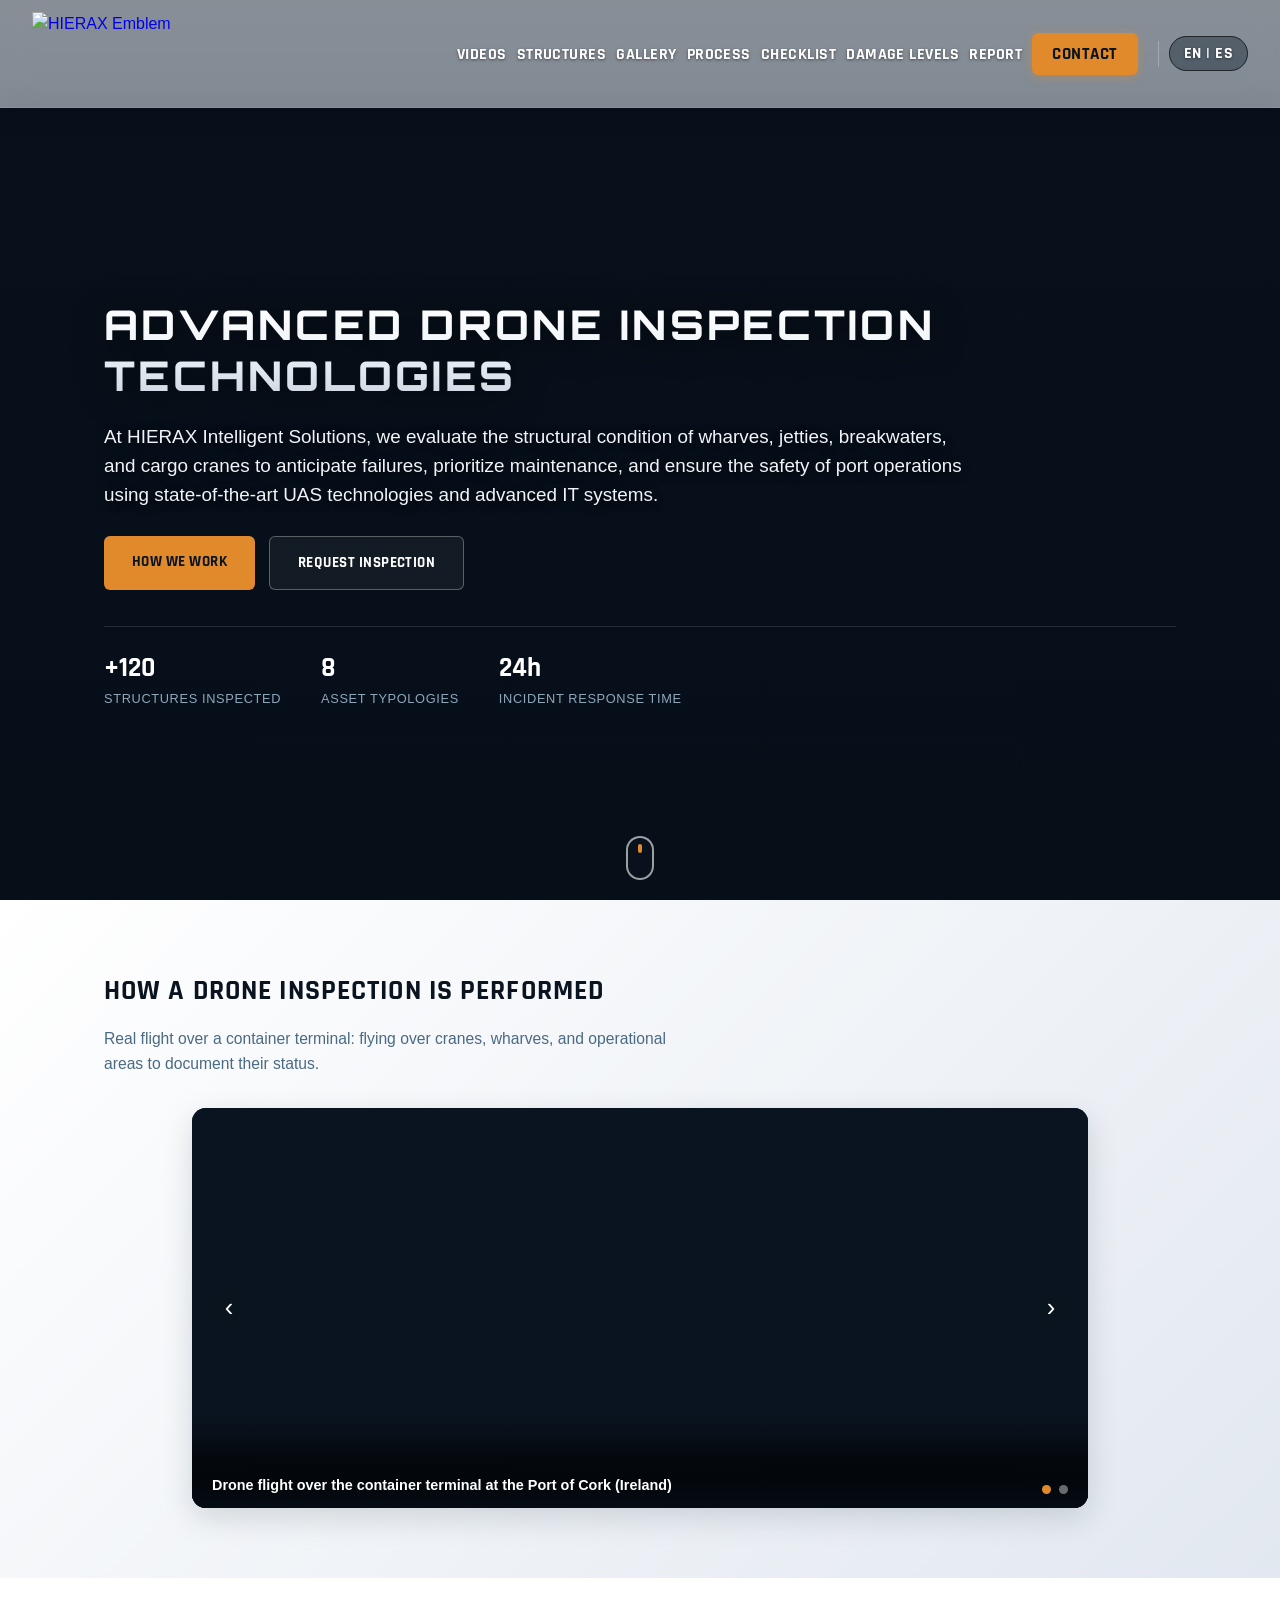
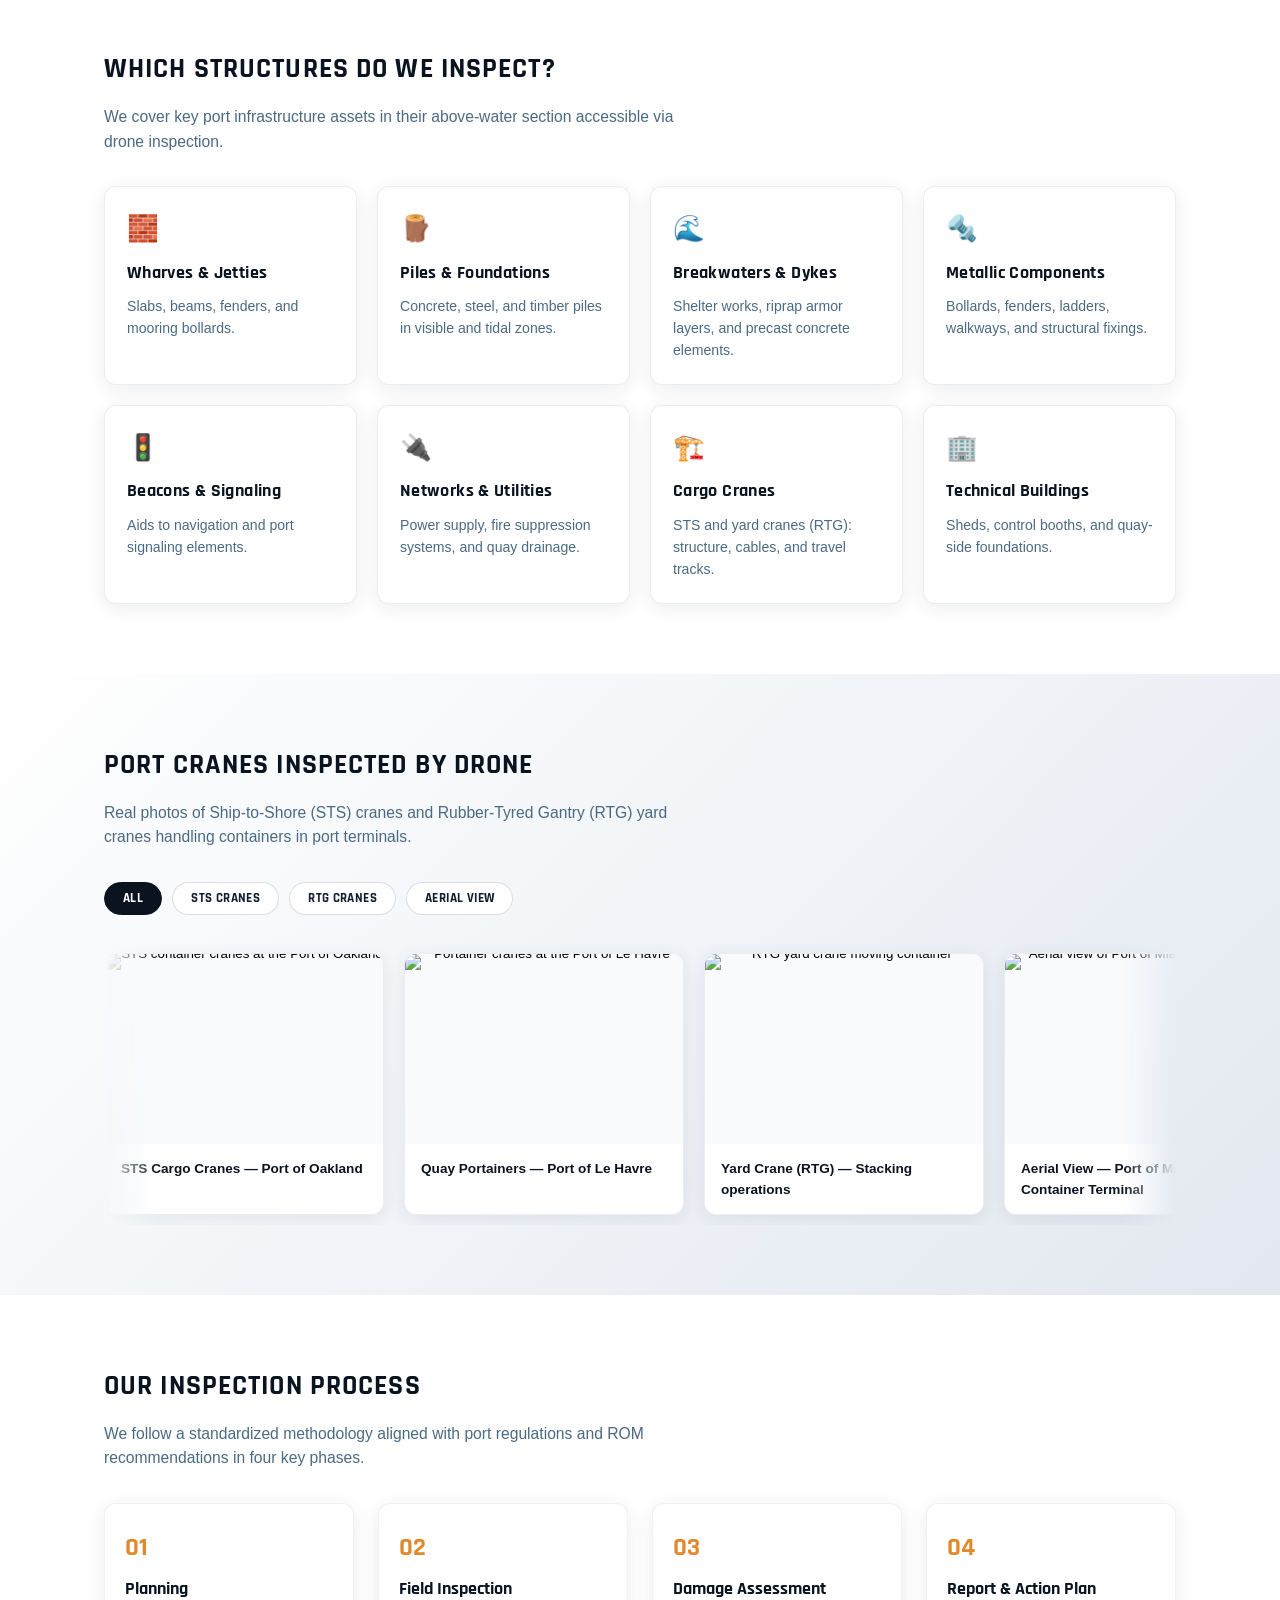
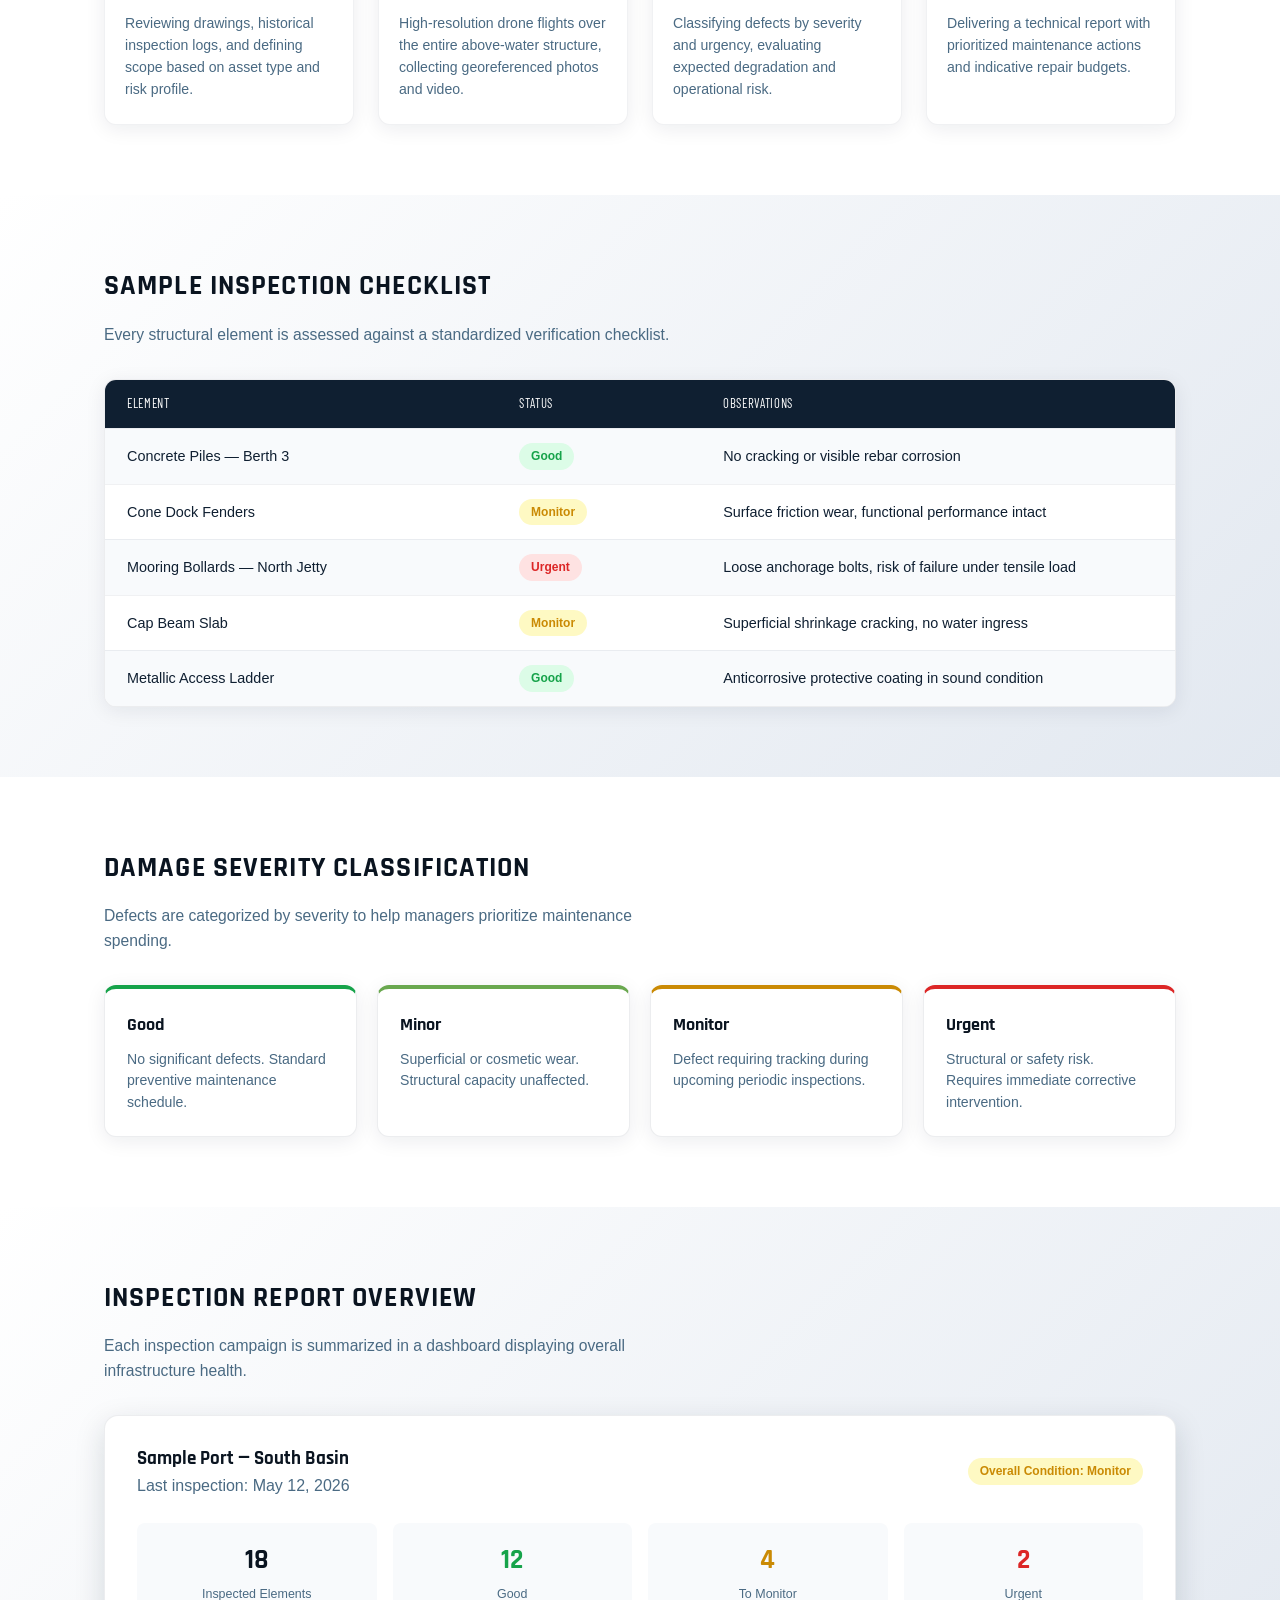
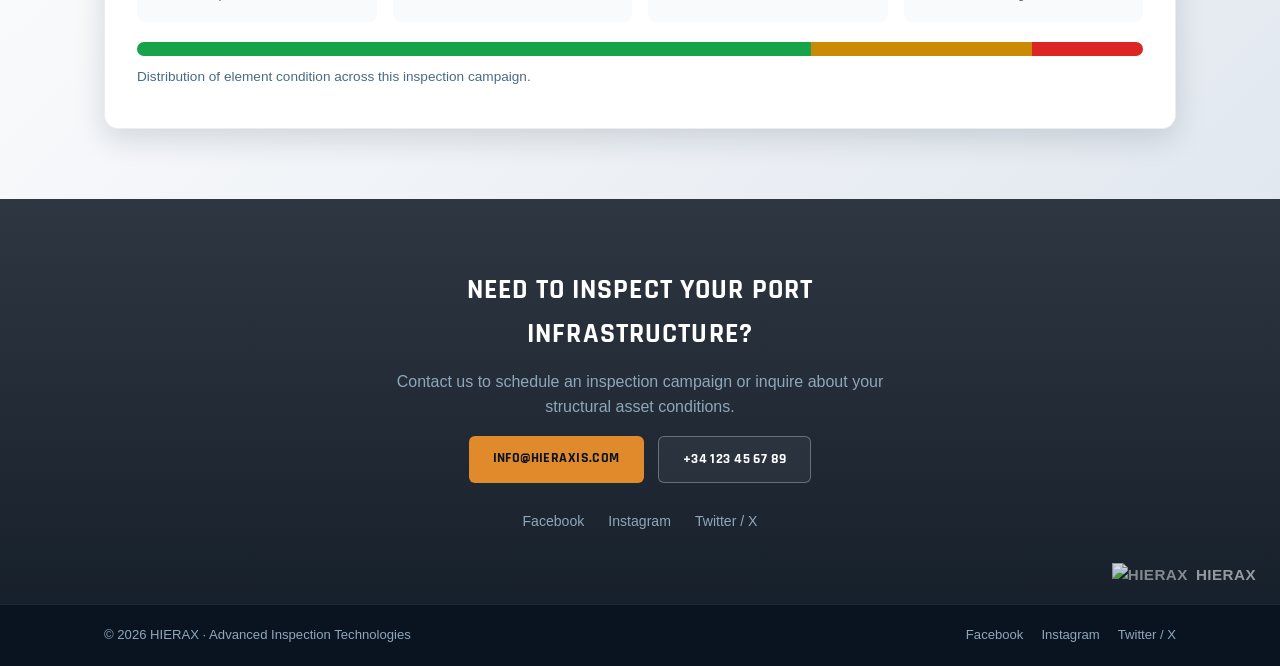
==== index-en.html @ a4dbec72 "Add files via upload" ====
<!DOCTYPE html>
<html lang="en">
<head>
<meta charset="UTF-8">
<meta name="viewport" content="width=device-width, initial-scale=1.0">
<title>HIERAX · Advanced Drone Inspection Technologies</title>
<meta name="description" content="Advanced drone inspection technologies: wharves, jetties, breakwaters, and cargo cranes. Technical reports, damage checklists, and inspection campaigns by HIERAX.">
<link rel="canonical" href="https://antiavast.github.io/hierax-web/index-en.html">
<link rel="alternate" hreflang="es" href="https://antiavast.github.io/hierax-web/">
<link rel="alternate" hreflang="en" href="https://antiavast.github.io/hierax-web/index-en.html">
<link rel="alternate" hreflang="x-default" href="https://antiavast.github.io/hierax-web/">

<link rel="icon" type="image/png" sizes="192x192" href="assets/favicon-192.png">
<link rel="icon" type="image/png" sizes="32x32" href="assets/favicon-32.png">
<link rel="apple-touch-icon" href="assets/apple-touch-icon.png">
<meta name="theme-color" content="#0b1a2a">

<!-- Google Fonts -->
<link rel="preconnect" href="https://fonts.googleapis.com">
<link rel="preconnect" href="https://fonts.gstatic.com" crossorigin>
<link href="https://fonts.googleapis.com/css2?family=Barlow+Condensed:wght@600;700&family=Rajdhani:wght@600;700&family=Orbitron:wght@600;700;800&display=swap" rel="stylesheet">

<meta property="og:type" content="website">
<meta property="og:site_name" content="HIERAX">
<meta property="og:locale" content="en_US">
<meta property="og:locale:alternate" content="es_ES">
<meta property="og:url" content="https://antiavast.github.io/hierax-web/index-en.html">
<meta property="og:title" content="HIERAX · Advanced Drone Inspection Technologies">
<meta property="og:description" content="We evaluate the structural condition of wharves, jetties, breakwaters, and cargo cranes to anticipate failures and prioritize maintenance.">
<meta property="og:image" content="https://antiavast.github.io/hierax-web/assets/miami-hero.jpg">
<meta name="twitter:card" content="summary_large_image">
<meta name="twitter:title" content="HIERAX · Advanced Drone Inspection Technologies">
<meta name="twitter:description" content="We evaluate the structural condition of wharves, jetties, breakwaters, and cargo cranes to anticipate failures and prioritize maintenance.">
<meta name="twitter:image" content="https://antiavast.github.io/hierax-web/assets/miami-hero.jpg">

<link rel="stylesheet" href="styles.css?v=202608220900">

<script type="application/ld+json">
{
  "@context": "https://schema.org",
  "@type": "ProfessionalService",
  "name": "HIERAX",
  "description": "Advanced drone inspection technologies for port infrastructure: wharves, jetties, breakwaters and cargo cranes.",
  "url": "https://antiavast.github.io/hierax-web/index-en.html",
  "image": "https://antiavast.github.io/hierax-web/assets/miami-hero.jpg",
  "email": "info@hieraxis.com",
  "areaServed": "ES",
  "serviceType": "Drone inspection of port infrastructure"
}
</script>
</head>
<body id="top">

<div class="site-topbar">
  <header class="site-header">
    <div class="header-inner">
      <div class="brand">
        <a href="#top" class="brand-link" aria-label="Home - HIERAX">
          <img src="assets/logo-icon.png" alt="HIERAX Emblem" class="header-logo">
        </a>
      </div>
      <nav class="main-nav">
        <button class="nav-toggle" id="navToggle" aria-label="Open menu" aria-expanded="false">
          <span></span><span></span><span></span>
        </button>
        <ul id="navList">
          <li><a href="#videos">Videos</a></li>
          <li><a href="#estructuras">Structures</a></li>
          <li><a href="#galeria">Gallery</a></li>
          <li><a href="#proceso">Process</a></li>
          <li><a href="#checklist">Checklist</a></li>
          <li><a href="#danos">Damage Levels</a></li>
          <li><a href="#informe">Report</a></li>
          <li><a href="#contacto" class="nav-cta">Contact</a></li>
          <li class="lang-switch-item"><a href="index.html" class="lang-switch-btn" title="Cambiar a Español">EN | ES</a></li>
        </ul>
      </nav>
    </div>
  </header>
</div>

<section class="hero">
  <div class="hero-photo"></div>
  <video class="hero-video" autoplay muted loop playsinline preload="auto" poster="assets/miami-hero.jpg">
    <source src="assets/cork-hero-360p.webm" type="video/webm">
  </video>
  <div class="hero-scrim"></div>
  <div class="hero-overlay-graphic"></div>
  
  <div class="container hero-inner">
    <h1 class="hero-headline">ADVANCED DRONE INSPECTION TECHNOLOGIES</h1>

    <p class="hero-description">
      At HIERAX Intelligent Solutions, we evaluate the structural condition of wharves, jetties, breakwaters, and cargo cranes to anticipate failures, prioritize maintenance, and ensure the safety of port operations using state-of-the-art UAS technologies and advanced IT systems.
    </p>

    <div class="hero-actions">
      <a href="#proceso" class="btn btn-primary btn-lg">How We Work</a>
      <a href="#contacto" class="btn btn-outline btn-lg">Request Inspection</a>
    </div>

    <dl class="hero-stats">
      <div><dt>+120</dt><dd>structures inspected</dd></div>
      <div><dt>8</dt><dd>asset typologies</dd></div>
      <div><dt>24h</dt><dd>incident response time</dd></div>
    </dl>
  </div>
  
  <a href="#estructuras" class="scroll-cue" aria-label="Scroll down">
    <span></span>
  </a>
</section>

<main>

  <section id="videos" class="section section-alt">
    <div class="container">
      <h2>How a Drone Inspection is Performed</h2>
      <p class="section-lead">Real flight over a container terminal: flying over cranes, wharves, and operational areas to document their status.</p>
      <div class="slider" id="videoSlider">
        <div class="slider-track">
          <div class="slide">
            <video controls preload="metadata" poster="assets/oakland.jpg">
              <source src="assets/cork-slider-480p.webm" type="video/webm">
            </video>
            <div class="slide-caption">
              <span>Drone flight over the container terminal at the Port of Cork (Ireland)</span>
            </div>
          </div>
          <div class="slide">
            <video controls preload="metadata" poster="assets/lehavre.jpg">
              <source src="assets/portacontenedores.webm" type="video/webm">
            </video>
            <div class="slide-caption">
              <span>Container vessel cargo handling operations</span>
            </div>
          </div>
        </div>
        <button type="button" class="slider-arrow slider-prev" aria-label="Previous">‹</button>
        <button type="button" class="slider-arrow slider-next" aria-label="Next">›</button>
        <div class="slider-dots"></div>
      </div>
    </div>
  </section>

  <section id="estructuras" class="section">
    <div class="container">
      <h2>Which Structures Do We Inspect?</h2>
      <p class="section-lead">We cover key port infrastructure assets in their above-water section accessible via drone inspection.</p>
      <div class="grid grid-4">
        <article class="card">
          <div class="card-icon">🧱</div>
          <h3>Wharves & Jetties</h3>
          <p>Slabs, beams, fenders, and mooring bollards.</p>
        </article>
        <article class="card">
          <div class="card-icon">🪵</div>
          <h3>Piles & Foundations</h3>
          <p>Concrete, steel, and timber piles in visible and tidal zones.</p>
        </article>
        <article class="card">
          <div class="card-icon">🌊</div>
          <h3>Breakwaters & Dykes</h3>
          <p>Shelter works, riprap armor layers, and precast concrete elements.</p>
        </article>
        <article class="card">
          <div class="card-icon">🔩</div>
          <h3>Metallic Components</h3>
          <p>Bollards, fenders, ladders, walkways, and structural fixings.</p>
        </article>
        <article class="card">
          <div class="card-icon">🚦</div>
          <h3>Beacons & Signaling</h3>
          <p>Aids to navigation and port signaling elements.</p>
        </article>
        <article class="card">
          <div class="card-icon">🔌</div>
          <h3>Networks & Utilities</h3>
          <p>Power supply, fire suppression systems, and quay drainage.</p>
        </article>
        <article class="card">
          <div class="card-icon">🏗️</div>
          <h3>Cargo Cranes</h3>
          <p>STS and yard cranes (RTG): structure, cables, and travel tracks.</p>
        </article>
        <article class="card">
          <div class="card-icon">🏢</div>
          <h3>Technical Buildings</h3>
          <p>Sheds, control booths, and quay-side foundations.</p>
        </article>
      </div>
    </div>
  </section>

  <section id="galeria" class="section section-alt">
    <div class="container">
      <h2>Port Cranes Inspected by Drone</h2>
      <p class="section-lead">Real photos of Ship-to-Shore (STS) cranes and Rubber-Tyred Gantry (RTG) yard cranes handling containers in port terminals.</p>

      <div class="gallery-filters" id="galleryFilters" role="tablist" aria-label="Filter gallery by category">
        <button type="button" class="filter-btn active" data-filter="all" aria-pressed="true">All</button>
        <button type="button" class="filter-btn" data-filter="sts" aria-pressed="false">STS Cranes</button>
        <button type="button" class="filter-btn" data-filter="rtg" aria-pressed="false">RTG Cranes</button>
        <button type="button" class="filter-btn" data-filter="aerea" aria-pressed="false">Aerial View</button>
      </div>

      <div class="gallery-scroller" id="galleryScroller">
        <div class="gallery-track" id="galleryTrack"></div>
      </div>

      <p class="muted small gallery-empty" id="galleryEmpty" hidden>No photos in this category yet.</p>

      <template id="galleryTemplate">
        <figure class="gallery-card" data-category="sts">
          <button type="button" class="gallery-thumb-btn" data-index="0" aria-label="Enlarge: STS cargo cranes — Port of Oakland">
            <img src="assets/oakland.jpg" alt="STS container cranes at the Port of Oakland" loading="lazy">
          </button>
          <figcaption>
            <span>STS Cargo Cranes — Port of Oakland</span>
          </figcaption>
        </figure>
        <figure class="gallery-card" data-category="sts">
          <button type="button" class="gallery-thumb-btn" data-index="1" aria-label="Enlarge: Portainers — Port of Le Havre">
            <img src="assets/lehavre.jpg" alt="Portainer cranes at the Port of Le Havre" loading="lazy">
          </button>
          <figcaption>
            <span>Quay Portainers — Port of Le Havre</span>
          </figcaption>
        </figure>
        <figure class="gallery-card" data-category="rtg">
          <button type="button" class="gallery-thumb-btn" data-index="2" aria-label="Enlarge: RTG Yard Crane — Container Stacking">
            <img src="assets/rtg.jpg" alt="RTG yard crane moving container" loading="lazy">
          </button>
          <figcaption>
            <span>Yard Crane (RTG) — Stacking operations</span>
          </figcaption>
        </figure>
        <figure class="gallery-card" data-category="aerea">
          <button type="button" class="gallery-thumb-btn" data-index="3" aria-label="Enlarge: Aerial view of container terminal — Port of Miami">
            <img src="assets/miami-hero.jpg" alt="Aerial view of Port of Miami container port" loading="lazy">
          </button>
          <figcaption>
            <span>Aerial View — Port of Miami Container Terminal</span>
          </figcaption>
        </figure>
      </template>
    </div>
  </section>

  <div class="lightbox" id="lightbox" role="dialog" aria-modal="true" aria-label="Image Viewer" hidden>
    <button type="button" class="lightbox-close" id="lightboxClose" aria-label="Close">✕</button>
    <button type="button" class="lightbox-arrow lightbox-prev" id="lightboxPrev" aria-label="Previous photo">‹</button>
    <figure class="lightbox-figure">
      <img src="" alt="" id="lightboxImg">
      <figcaption>
        <span id="lightboxCaption"></span>
      </figcaption>
    </figure>
    <button type="button" class="lightbox-arrow lightbox-next" id="lightboxNext" aria-label="Next photo">›</button>
  </div>

  <section id="proceso" class="section">
    <div class="container">
      <h2>Our Inspection Process</h2>
      <p class="section-lead">We follow a standardized methodology aligned with port regulations and ROM recommendations in four key phases.</p>
      <ol class="process">
        <li class="process-step">
          <div class="step-num">01</div>
          <h3>Planning</h3>
          <p>Reviewing drawings, historical inspection logs, and defining scope based on asset type and risk profile.</p>
        </li>
        <li class="process-step">
          <div class="step-num">02</div>
          <h3>Field Inspection</h3>
          <p>High-resolution drone flights over the entire above-water structure, collecting georeferenced photos and video.</p>
        </li>
        <li class="process-step">
          <div class="step-num">03</div>
          <h3>Damage Assessment</h3>
          <p>Classifying defects by severity and urgency, evaluating expected degradation and operational risk.</p>
        </li>
        <li class="process-step">
          <div class="step-num">04</div>
          <h3>Report & Action Plan</h3>
          <p>Delivering a technical report with prioritized maintenance actions and indicative repair budgets.</p>
        </li>
      </ol>
    </div>
  </section>

  <section id="checklist" class="section section-alt">
    <div class="container">
      <h2>Sample Inspection Checklist</h2>
      <p class="section-lead">Every structural element is assessed against a standardized verification checklist.</p>
      <div class="checklist-card">
        <div class="checklist-head">
          <span>Element</span>
          <span>Status</span>
          <span>Observations</span>
        </div>
        <div class="checklist-row">
          <span>Concrete Piles — Berth 3</span>
          <span class="tag tag-ok">Good</span>
          <span>No cracking or visible rebar corrosion</span>
        </div>
        <div class="checklist-row">
          <span>Cone Dock Fenders</span>
          <span class="tag tag-warn">Monitor</span>
          <span>Surface friction wear, functional performance intact</span>
        </div>
        <div class="checklist-row">
          <span>Mooring Bollards — North Jetty</span>
          <span class="tag tag-danger">Urgent</span>
          <span>Loose anchorage bolts, risk of failure under tensile load</span>
        </div>
        <div class="checklist-row">
          <span>Cap Beam Slab</span>
          <span class="tag tag-warn">Monitor</span>
          <span>Superficial shrinkage cracking, no water ingress</span>
        </div>
        <div class="checklist-row">
          <span>Metallic Access Ladder</span>
          <span class="tag tag-ok">Good</span>
          <span>Anticorrosive protective coating in sound condition</span>
        </div>
      </div>
    </div>
  </section>

  <section id="danos" class="section">
    <div class="container">
      <h2>Damage Severity Classification</h2>
      <p class="section-lead">Defects are categorized by severity to help managers prioritize maintenance spending.</p>
      <div class="grid grid-4 severity-grid">
        <div class="severity-card severity-ok">
          <h3>Good</h3>
          <p>No significant defects. Standard preventive maintenance schedule.</p>
        </div>
        <div class="severity-card severity-low">
          <h3>Minor</h3>
          <p>Superficial or cosmetic wear. Structural capacity unaffected.</p>
        </div>
        <div class="severity-card severity-warn">
          <h3>Monitor</h3>
          <p>Defect requiring tracking during upcoming periodic inspections.</p>
        </div>
        <div class="severity-card severity-danger">
          <h3>Urgent</h3>
          <p>Structural or safety risk. Requires immediate corrective intervention.</p>
        </div>
      </div>
    </div>
  </section>

  <section id="informe" class="section section-alt">
    <div class="container">
      <h2>Inspection Report Overview</h2>
      <p class="section-lead">Each inspection campaign is summarized in a dashboard displaying overall infrastructure health.</p>
      <div class="dashboard-mock">
        <div class="dashboard-top">
          <div>
            <h3>Sample Port — South Basin</h3>
            <span class="muted">Last inspection: May 12, 2026</span>
          </div>
          <span class="tag tag-warn">Overall Condition: Monitor</span>
        </div>
        <div class="dashboard-grid">
          <div class="dash-metric">
            <span class="dash-value">18</span>
            <span class="dash-label">Inspected Elements</span>
          </div>
          <div class="dash-metric ok">
            <span class="dash-value">12</span>
            <span class="dash-label">Good</span>
          </div>
          <div class="dash-metric warn">
            <span class="dash-value">4</span>
            <span class="dash-label">To Monitor</span>
          </div>
          <div class="dash-metric danger">
            <span class="dash-value">2</span>
            <span class="dash-label">Urgent</span>
          </div>
        </div>
        <div class="dashboard-bar">
          <div class="bar-segment bar-ok" style="width:67%"></div>
          <div class="bar-segment bar-warn" style="width:22%"></div>
          <div class="bar-segment bar-danger" style="width:11%"></div>
        </div>
        <p class="muted small">Distribution of element condition across this inspection campaign.</p>
      </div>
    </div>
  </section>

  <section id="contacto" class="section section-cta">
    <div class="container cta-inner">
      <h2>Need to Inspect Your Port Infrastructure?</h2>
      <p>Contact us to schedule an inspection campaign or inquire about your structural asset conditions.</p>
      <div class="contact-list">
        <a href="mailto:info@hieraxis.com" class="btn btn-primary">info@hieraxis.com</a>
        <!-- ⚠️ Replace with your real phone number before publishing -->
        <a href="tel:+34123456789" class="btn btn-outline">+34 123 45 67 89</a>
      </div>
      <div class="social-links">
        <a href="https://facebook.com/hierax_is" target="_blank" rel="noopener">Facebook</a>
        <a href="https://instagram.com/hierax_is" target="_blank" rel="noopener">Instagram</a>
        <a href="https://twitter.com/hierax_is" target="_blank" rel="noopener">Twitter / X</a>
      </div>
    </div>
    <div class="hero-watermark">
      <img src="assets/logo-icon.png" alt="HIERAX" class="header-logo">
      <span>HIERAX</span>
    </div>
  </section>

</main>

<footer class="site-footer">
  <div class="container footer-inner">
    <span>© 2026 HIERAX · Advanced Inspection Technologies</span>
    <div class="footer-social">
      <a href="https://facebook.com/hierax_is" target="_blank" rel="noopener">Facebook</a>
      <a href="https://instagram.com/hierax_is" target="_blank" rel="noopener">Instagram</a>
      <a href="https://twitter.com/hierax_is" target="_blank" rel="noopener">Twitter / X</a>
    </div>
  </div>
</footer>

<script src="script.js?v=202608220900" defer></script>
</body>
</html>
---- styles.css ----
/* Las fuentes ya se cargan desde el <link> del HTML (preconnect + stylesheet).
   No las dupliques aquí con @import: ralentiza la primera carga de la página. */

:root {
  --blue-brand-dark: #0b1a2a;
  --blue-brand-mid: #0e2235;
  --navy-950: #0a1420;
  --navy-900: #0f1f31;
  --steel-500: #4a6a83;
  --steel-300: #8fa7bb;
  --white: #ffffff;
  --paper: #f8fafc;
  --silver-gradient: linear-gradient(180deg, #f1f5f9 0%, #cbd5e1 50%, #b8c4d0 100%);
  --silver-gradient-alt: linear-gradient(135deg, #ffffff 0%, #e2e8f0 100%);
  --accent: #e08a2c;
  
  --radius: 12px;
  --shadow: 0 4px 20px rgba(15, 31, 49, 0.08);
  --shadow-lg: 0 10px 30px rgba(15, 31, 49, 0.15);
  
  --ok: #16a34a;
  --ok-bg: #dcfce7;
  --warn: #ca8a04;
  --warn-bg: #fef9c3;
  --danger: #dc2626;
  --danger-bg: #fee2e2;

  --font-logo: 'Rajdhani', 'Segoe UI', sans-serif;
  --font-tech: 'Orbitron', 'Rajdhani', sans-serif;
  --font-sublogo: 'Barlow Condensed', 'Segoe UI', sans-serif;
  
  color-scheme: light;
}

* { box-sizing: border-box; }

/* Accesibilidad: foco visible al navegar con teclado */
a:focus-visible,
button:focus-visible {
  outline: 3px solid var(--accent);
  outline-offset: 2px;
}

/* Respeta la preferencia del usuario de reducir animaciones */
@media (prefers-reduced-motion: reduce) {
  html { scroll-behavior: auto; }
  .gallery-track { animation: none !important; }
  .scroll-cue span { animation: none !important; }
  * { transition-duration: 0.01ms !important; animation-duration: 0.01ms !important; }
}

html { 
  scroll-behavior: smooth; 
  overflow-y: scroll; 
}

body {
  margin: 0;
  font-family: "Segoe UI", Helvetica, Arial, sans-serif;
  color: var(--navy-900);
  background: var(--silver-gradient);
  background-attachment: fixed;
  line-height: 1.55;
  overflow-x: clip;
}

#top {
  scroll-margin-top: 122px;
}

.container {
  max-width: 1120px;
  margin: 0 auto;
  padding: 0 24px;
}

h1, h2, h3 { font-family: inherit; color: var(--navy-950); margin: 0 0 0.5em; }
h2 { 
  font-size: 1.75rem; 
  font-family: var(--font-logo); 
  text-transform: uppercase; 
  letter-spacing: 0.04em; 
  font-weight: 700;
}
h3 { font-size: 1.05rem; }
p { margin: 0 0 1em; }
.muted { color: var(--steel-500); }
.small { font-size: 0.85rem; }

/* Barra superior fija */
.site-topbar {
  position: fixed;
  top: 0;
  left: 0;
  z-index: 1000;
  width: 100%;
  margin: 0;
  padding: 0;
}

.site-header {
  height: 108px;
  width: 100%;
  margin: 0;
  padding: 0;
  background: rgba(9, 18, 30, 0.45);
  backdrop-filter: blur(14px) saturate(140%);
  -webkit-backdrop-filter: blur(14px) saturate(140%);
  border-bottom: 1px solid rgba(255, 255, 255, 0.08);
  box-shadow: 0 4px 24px rgba(6, 13, 22, 0.15);
  transition: background 0.25s ease, height 0.25s ease;
}

.header-inner {
  position: relative;
  display: flex;
  align-items: center;
  justify-content: space-between;
  height: 108px;
  width: 100%;
  max-width: 100%;
  margin: 0;
  padding: 0 32px;
}

.brand {
  display: flex;
  align-items: center;
  height: 100%;
  margin: 0;
  padding: 0;
}

.brand-link {
  display: flex;
  align-items: center;
  height: 100%;
  text-decoration: none;
  margin: 0;
  padding: 0;
}

.header-logo { 
  height: 84px; 
  width: auto; 
  display: block; 
  object-fit: contain;
  margin: 0;
  padding: 0;
  transition: transform 0.2s ease;
}

.header-logo:hover {
  transform: scale(1.02);
}

/* Navegación */
.main-nav {
  display: flex;
  align-items: center;
  flex: 1;
  height: 100%;
  padding-left: 32px;
}

.main-nav ul {
  list-style: none;
  display: flex;
  justify-content: flex-end;
  width: 100%;
  margin: 0;
  padding: 0;
  align-items: center;
  gap: 28px;
}

.main-nav a {
  color: var(--white);
  text-decoration: none;
  font-size: 1.05rem;
  font-weight: 700;
  letter-spacing: 0.03em;
  font-family: var(--font-logo);
  text-transform: uppercase;
  transition: color 0.15s ease, transform 0.15s ease;
  text-shadow: 0 1px 3px rgba(0, 0, 0, 0.5);
  white-space: nowrap;
}

.main-nav a:hover { 
  color: var(--accent); 
  transform: translateY(-1px);
}

.nav-cta {
  background: var(--accent);
  color: var(--navy-950) !important;
  padding: 10px 20px;
  border-radius: 6px;
  font-weight: 800;
  font-size: 1.05rem !important;
  letter-spacing: 0.03em;
  text-shadow: none !important;
  box-shadow: 0 2px 10px rgba(224, 138, 44, 0.4);
}

.nav-cta:hover { 
  opacity: 0.95; 
  color: var(--navy-950) !important;
  box-shadow: 0 4px 14px rgba(224, 138, 44, 0.6); 
}

/* Selector de idioma */
.lang-switch-item {
  margin-left: 10px;
  padding-left: 10px;
  border-left: 1px solid rgba(255, 255, 255, 0.25);
}

.lang-switch-btn {
  border: 1px solid rgba(0, 0, 0, 0.6);
  background: rgba(11, 26, 42, 0.4);
  padding: 6px 14px;
  border-radius: 20px;
  font-size: 1rem !important;
  letter-spacing: 0.05em;
  font-weight: 800;
}

.lang-switch-btn:hover {
  background: var(--white);
  color: var(--navy-950) !important;
  text-shadow: none !important;
}

.nav-toggle {
  display: none;
  flex-direction: column;
  gap: 5px;
  background: none;
  border: none;
  cursor: pointer;
  padding: 8px;
}

.nav-toggle span {
  width: 24px;
  height: 2px;
  background: var(--white);
  display: block;
}

/* Hero Section */
.hero {
  position: relative;
  min-height: calc(100vh - 108px);
  margin-top: 108px;
  display: flex;
  align-items: center;
  color: var(--white);
  overflow: hidden;
  background: var(--navy-950);
  padding: 40px 0;
  scroll-margin-top: 122px;
}

.hero-photo {
  position: absolute;
  inset: 0;
  z-index: 0;
  background-image: url("assets/miami-hero.jpg");
  background-size: cover;
  background-position: center 40%;
}

.hero-video {
  position: absolute;
  inset: 0;
  z-index: 0;
  width: 100%;
  height: 100%;
  object-fit: cover;
  object-position: center 40%;
}

.hero-scrim {
  position: absolute;
  inset: 0;
  z-index: 1;
  background: linear-gradient(180deg, rgba(6,14,24,0.6) 0%, rgba(6,14,24,0.78) 50%, rgba(6,14,24,0.96) 100%);
  pointer-events: none;
}

/* Gráfico superpuesto reducido para no solapar el texto */
.hero-overlay-graphic {
  position: absolute;
  inset: 0;
  z-index: 1;
  background-image: url("assets/scan-overlay.svg");
  background-size: 75% auto;
  background-position: right bottom;
  background-repeat: no-repeat;
  opacity: 0.75;
  pointer-events: none;
}

.hero-inner { 
  position: relative; 
  z-index: 3; 
  width: 100%;
}

.hero-watermark {
  position: absolute;
  right: 24px;
  bottom: 18px;
  display: flex;
  align-items: center;
  gap: 8px;
  color: rgba(255,255,255,0.55);
  font-weight: 700;
  font-size: 0.95rem;
  letter-spacing: 0.03em;
  pointer-events: none;
  z-index: 2;
}
.hero-watermark .header-logo { height: 22px; opacity: 0.85; filter: none; border: none; box-shadow: none; }

.hero-headline {
  font-family: var(--font-tech);
  font-size: clamp(1.8rem, 3.2vw, 2.6rem);
  font-weight: 800;
  letter-spacing: 0.08em;
  color: #ffffff;
  text-transform: uppercase;
  margin-bottom: 20px;
  max-width: 920px;
  line-height: 1.25;
  background: linear-gradient(180deg, #ffffff 0%, #f1f5f9 45%, #cbd5e1 100%);
  -webkit-background-clip: text;
  -webkit-text-fill-color: transparent;
  filter: drop-shadow(0 4px 16px rgba(0, 0, 0, 0.8));
}

.hero-description {
  max-width: 860px;
  color: #f1f5f9;
  font-size: 1.18rem;
  line-height: 1.55;
  font-weight: 400;
  margin-bottom: 24px;
  min-height: 4.8em;
  text-shadow: 0 2px 10px rgba(0, 0, 0, 0.8);
}

.hero-actions {
  display: flex;
  gap: 14px;
  margin: 24px 0 36px;
  flex-wrap: wrap;
}
.btn {
  display: inline-block;
  padding: 12px 24px;
  border-radius: 6px;
  font-weight: 700;
  text-decoration: none;
  font-size: 0.88rem;
  letter-spacing: 0.03em;
  text-transform: uppercase;
  font-family: var(--font-logo);
  transition: transform 0.15s ease, opacity 0.15s ease, box-shadow 0.15s ease;
}
.btn:hover { transform: translateY(-2px); }
.btn-primary { background: var(--accent); color: var(--navy-950); }
.btn-primary:hover { box-shadow: 0 10px 24px rgba(224,138,44,0.35); }
.btn-outline { background: rgba(255,255,255,0.05); color: var(--white); border: 1px solid rgba(255,255,255,0.3); }
.btn-lg { padding: 14px 28px; font-size: 0.95rem; }

/* Botón flotante persistente en todas las secciones */
.scroll-cue {
  position: fixed;
  left: 50%;
  bottom: 20px;
  transform: translateX(-50%);
  width: 28px;
  height: 44px;
  border: 2px solid rgba(255,255,255,0.6);
  border-radius: 14px;
  z-index: 1500;
  background: rgba(10, 20, 32, 0.6);
  backdrop-filter: blur(4px);
  -webkit-backdrop-filter: blur(4px);
  transition: transform 0.3s ease, border-color 0.2s ease;
}
.scroll-cue:hover {
  border-color: var(--accent);
}
.scroll-cue span {
  position: absolute;
  top: 6px;
  left: 50%;
  transform: translateX(-50%);
  width: 4px;
  height: 9px;
  border-radius: 2px;
  background: var(--accent);
  animation: scrollcue 1.7s infinite;
}
.scroll-cue.up-arrow {
  transform: translateX(-50%) rotate(180deg);
}

@keyframes scrollcue {
  0% { top: 6px; opacity: 1; }
  70% { top: 22px; opacity: 0; }
  100% { top: 22px; opacity: 0; }
}

.hero-stats {
  display: flex;
  gap: 40px;
  margin: 0;
  padding-top: 20px;
  border-top: 1px solid rgba(255,255,255,0.12);
  flex-wrap: wrap;
}
.hero-stats > div { display: flex; flex-direction: column; }
.hero-stats dt { font-size: 1.7rem; font-weight: 700; color: var(--white); font-family: var(--font-logo); }
.hero-stats dd { margin: 0; color: var(--steel-300); font-size: 0.8rem; text-transform: uppercase; letter-spacing: 0.05em; }

/* Sections */
.section { 
  padding: 70px 0; 
  scroll-margin-top: 130px;
}
.section-alt { background: var(--silver-gradient-alt); }
.section-lead {
  max-width: 600px;
  color: var(--steel-500);
  margin-bottom: 32px;
  font-size: 0.98rem;
}

.grid { display: grid; gap: 20px; }
.grid-4 { grid-template-columns: repeat(4, 1fr); }

/* Video slider */
.slider {
  position: relative;
  max-width: 896px;
  margin: 0 auto;
  border-radius: 14px;
  overflow: hidden;
  box-shadow: var(--shadow-lg);
  background: var(--navy-950);
}
.slider-track {
  display: flex;
  transition: transform 0.4s ease;
}
.slide {
  position: relative;
  flex: 0 0 100%;
  aspect-ratio: 16 / 7.2;
  max-height: 400px;
  background: var(--navy-950);
}
.slide video,
.slide img {
  width: 100%;
  height: 100%;
  object-fit: cover;
  display: block;
  pointer-events: auto;
}
.slide-caption {
  position: absolute;
  left: 0;
  right: 0;
  bottom: 0;
  padding: 20px 20px 12px;
  background: linear-gradient(180deg, rgba(6,14,24,0) 0%, rgba(6,14,24,0.85) 100%);
  display: flex;
  flex-direction: column;
  gap: 4px;
  pointer-events: none;
  z-index: 2;
}
.slide-caption span {
  color: var(--white);
  font-weight: 600;
  font-size: 0.9rem;
}

.slider-arrow {
  position: absolute;
  top: 50%;
  transform: translateY(-50%);
  width: 42px;
  height: 42px;
  border-radius: 50%;
  border: none;
  background: rgba(10,20,32,0.55);
  color: var(--white);
  font-size: 1.6rem;
  line-height: 1;
  cursor: pointer;
  display: flex;
  align-items: center;
  justify-content: center;
  transition: background 0.15s ease;
  z-index: 3;
}
.slider-arrow:hover { background: rgba(224,138,44,0.85); }
.slider-prev { left: 16px; }
.slider-next { right: 16px; }

.slider-dots {
  position: absolute;
  bottom: 14px;
  right: 20px;
  display: flex;
  gap: 8px;
  z-index: 3;
}
.slider-dots .dot {
  width: 9px;
  height: 9px;
  border-radius: 50%;
  border: none;
  background: rgba(255,255,255,0.4);
  cursor: pointer;
  padding: 0;
}
.slider-dots .dot.active { background: var(--accent); }

.card {
  background: var(--white);
  border: 1px solid rgba(15, 31, 49, 0.08);
  border-radius: var(--radius);
  padding: 22px;
  box-shadow: var(--shadow);
}
.card-icon { font-size: 1.6rem; margin-bottom: 10px; }
.card h3 { font-family: var(--font-logo); font-size: 1.15rem; letter-spacing: 0.02em; }
.card p { color: var(--steel-500); font-size: 0.88rem; margin: 0; }

/* Galería de Scroll Continuo con Filtros */
.gallery-scroller {
  position: relative;
  width: 100%;
  overflow: hidden;
  padding: 10px 0;
  -webkit-mask-image: linear-gradient(90deg, transparent 0%, #000 5%, #000 95%, transparent 100%);
  mask-image: linear-gradient(90deg, transparent 0%, #000 5%, #000 95%, transparent 100%);
}

.gallery-track {
  display: flex;
  gap: 20px;
  width: max-content;
  animation: gallery-scroll 30s linear infinite;
  will-change: transform;
}

.gallery-scroller:hover .gallery-track,
.gallery-track:hover {
  animation-play-state: paused;
}

.gallery-card {
  flex: 0 0 280px;
  width: 280px;
  margin: 0;
  background: var(--white);
  border-radius: var(--radius);
  overflow: hidden;
  border: 1px solid rgba(15,31,49,0.08);
  box-shadow: var(--shadow);
  display: flex;
  flex-direction: column;
  transition: transform 0.2s ease, box-shadow 0.2s ease;
}

.gallery-card:hover {
  transform: translateY(-4px);
  box-shadow: var(--shadow-lg);
}

.gallery-thumb-btn {
  display: block;
  width: 100%;
  padding: 0;
  border: none;
  background: none;
  cursor: pointer;
  line-height: 0;
}

.gallery-thumb-btn img,
.gallery-card img {
  width: 100%;
  height: 190px;
  object-fit: cover;
  display: block;
  background: var(--paper);
}

.gallery-card figcaption {
  padding: 14px 16px;
  display: flex;
  flex-direction: column;
  gap: 4px;
}

.gallery-card figcaption span {
  font-size: 0.85rem;
  font-weight: 600;
  color: var(--navy-950);
}

@keyframes gallery-scroll {
  0% {
    transform: translateX(0);
  }
  100% {
    transform: translateX(-50%);
  }
}

/* Gallery filters */
.gallery-filters {
  display: flex;
  gap: 10px;
  flex-wrap: wrap;
  margin-bottom: 28px;
}
.filter-btn {
  border: 1px solid rgba(15,31,49,0.15);
  background: var(--white);
  color: var(--navy-900);
  padding: 7px 18px;
  border-radius: 999px;
  font-size: 0.82rem;
  font-weight: 700;
  font-family: var(--font-logo);
  letter-spacing: 0.03em;
  text-transform: uppercase;
  cursor: pointer;
  transition: background 0.15s ease, color 0.15s ease, border-color 0.15s ease;
}
.filter-btn:hover { border-color: var(--accent); color: var(--accent); }
.filter-btn.active {
  background: var(--navy-950);
  color: var(--white);
  border-color: var(--navy-950);
}
.gallery-empty { text-align: center; padding: 20px 0 0; }

/* Lightbox */
.lightbox {
  position: fixed;
  inset: 0;
  z-index: 2000;
  background: rgba(6,14,24,0.96);
  display: flex;
  align-items: center;
  justify-content: center;
  padding: 20px;
}
.lightbox[hidden] { display: none; }
.lightbox-figure {
  max-width: 900px;
  max-height: 80vh;
  margin: 0;
  display: flex;
  flex-direction: column;
  gap: 12px;
}
.lightbox-figure img {
  max-width: 100%;
  max-height: 65vh;
  object-fit: contain;
  border-radius: 8px;
  display: block;
  margin: 0 auto;
  box-shadow: var(--shadow-lg);
}
.lightbox-figure figcaption {
  display: flex;
  flex-direction: column;
  gap: 4px;
  text-align: center;
  color: var(--steel-300);
}
.lightbox-figure figcaption span { color: var(--white); font-weight: 600; }

.lightbox-close {
  position: absolute;
  top: 24px;
  right: 28px;
  background: none;
  border: none;
  color: var(--white);
  font-size: 2rem;
  cursor: pointer;
  line-height: 1;
  padding: 8px;
  z-index: 2010;
}
.lightbox-close:hover { color: var(--accent); }

.lightbox-arrow {
  position: absolute;
  top: 50%;
  transform: translateY(-50%);
  width: 48px;
  height: 48px;
  border-radius: 50%;
  border: none;
  background: rgba(255,255,255,0.08);
  color: var(--white);
  font-size: 1.9rem;
  line-height: 1;
  cursor: pointer;
  display: flex;
  align-items: center;
  justify-content: center;
  transition: background 0.15s ease;
  z-index: 2010;
}
.lightbox-arrow:hover { background: rgba(224,138,44,0.85); }
.lightbox-prev { left: 24px; }
.lightbox-next { right: 24px; }

@media (max-width: 560px) {
  .lightbox { padding: 20px; }
  .lightbox-arrow { width: 40px; height: 40px; font-size: 1.5rem; }
  .lightbox-prev { left: 8px; }
  .lightbox-next { right: 8px; }
}

/* Process */
.process {
  list-style: none;
  margin: 0;
  padding: 0;
  display: grid;
  grid-template-columns: repeat(4, 1fr);
  gap: 24px;
}
.process-step {
  background: var(--white);
  border-radius: var(--radius);
  padding: 24px 20px;
  border: 1px solid rgba(15,31,49,0.06);
  position: relative;
  box-shadow: var(--shadow);
}
.step-num {
  font-size: 1.6rem;
  font-weight: 800;
  color: var(--accent);
  margin-bottom: 8px;
  font-family: var(--font-logo);
}
.process-step h3 { font-family: var(--font-logo); font-size: 1.15rem; }
.process-step p { color: var(--steel-500); font-size: 0.88rem; margin: 0; }

/* Checklist */
.checklist-card {
  background: var(--white);
  border-radius: var(--radius);
  box-shadow: var(--shadow);
  overflow: hidden;
  border: 1px solid rgba(15,31,49,0.08);
}
.checklist-head, .checklist-row {
  display: grid;
  grid-template-columns: 1.4fr 0.7fr 1.6fr;
  gap: 16px;
  padding: 14px 22px;
  align-items: center;
}
.checklist-head {
  background: var(--navy-900);
  color: var(--white);
  font-size: 0.8rem;
  text-transform: uppercase;
  letter-spacing: 0.05em;
  font-family: var(--font-sublogo);
}
.checklist-row {
  border-top: 1px solid rgba(15,31,49,0.06);
  font-size: 0.9rem;
}
.checklist-row:nth-child(even) { background: #f8fafc; }

.tag {
  display: inline-block;
  padding: 4px 12px;
  border-radius: 999px;
  font-size: 0.75rem;
  font-weight: 700;
  width: fit-content;
}
.tag-ok { background: var(--ok-bg); color: var(--ok); }
.tag-warn { background: var(--warn-bg); color: var(--warn); }
.tag-danger { background: var(--danger-bg); color: var(--danger); }

/* Severity cards */
.severity-card {
  border-radius: var(--radius);
  padding: 22px;
  border: 1px solid rgba(15,31,49,0.08);
  border-top: 4px solid transparent;
  background: var(--white);
  box-shadow: var(--shadow);
}
.severity-card h3 { font-family: var(--font-logo); font-size: 1.15rem; }
.severity-card p { color: var(--steel-500); font-size: 0.88rem; margin: 0; }
.severity-ok { border-top-color: var(--ok); }
.severity-low { border-top-color: #6aa84f; }
.severity-warn { border-top-color: var(--warn); }
.severity-danger { border-top-color: var(--danger); }

/* Dashboard mock */
.dashboard-mock {
  background: var(--white);
  border-radius: 14px;
  box-shadow: var(--shadow-lg);
  border: 1px solid rgba(15,31,49,0.08);
  padding: 28px 32px;
}
.dashboard-top {
  display: flex;
  justify-content: space-between;
  align-items: center;
  flex-wrap: wrap;
  gap: 12px;
  margin-bottom: 24px;
}
.dashboard-top h3 { font-family: var(--font-logo); font-size: 1.2rem; margin: 0; }
.dashboard-grid {
  display: grid;
  grid-template-columns: repeat(4, 1fr);
  gap: 16px;
  margin-bottom: 20px;
}
.dash-metric {
  background: #f8fafc;
  border-radius: 8px;
  padding: 16px;
  text-align: center;
}
.dash-value { display: block; font-size: 1.7rem; font-weight: 800; color: var(--navy-950); font-family: var(--font-logo); }
.dash-label { font-size: 0.78rem; color: var(--steel-500); }
.dash-metric.ok .dash-value { color: var(--ok); }
.dash-metric.warn .dash-value { color: var(--warn); }
.dash-metric.danger .dash-value { color: var(--danger); }

.dashboard-bar {
  display: flex;
  height: 14px;
  border-radius: 999px;
  overflow: hidden;
  margin-bottom: 10px;
}
.bar-ok { background: var(--ok); }
.bar-warn { background: var(--warn); }
.bar-danger { background: var(--danger); }

/* CTA */
.section-cta {
  position: relative;
  background:
    linear-gradient(180deg, rgba(10,20,32,0.85) 0%, rgba(10,20,32,0.95) 100%),
    url("assets/hero-scan.svg");
  background-size: cover;
  background-position: center 30%;
  color: var(--white);
  text-align: center;
  overflow: hidden;
  scroll-margin-top: 130px;
}
.section-cta h2 { color: var(--white); }
.cta-inner { max-width: 560px; margin: 0 auto; }
.cta-inner p { color: var(--steel-300); }
.contact-list {
  display: flex;
  gap: 14px;
  justify-content: center;
  flex-wrap: wrap;
  margin-bottom: 28px;
}
.social-links {
  display: flex;
  gap: 24px;
  justify-content: center;
  flex-wrap: wrap;
}
.social-links a {
  color: var(--steel-300);
  text-decoration: none;
  font-size: 0.88rem;
  border-bottom: 1px solid transparent;
  transition: color 0.15s ease, border-color 0.15s ease;
}
.social-links a:hover { color: var(--white); border-color: var(--accent); }

/* Footer */
.site-footer {
  background: var(--navy-950);
  border-top: 1px solid rgba(255,255,255,0.08);
  padding: 20px 0;
}
.footer-inner {
  display: flex;
  justify-content: space-between;
  flex-wrap: wrap;
  gap: 8px;
  color: var(--steel-300);
  font-size: 0.82rem;
}
.footer-social {
  display: flex;
  gap: 18px;
}
.footer-social a {
  color: var(--steel-300);
  text-decoration: none;
}
.footer-social a:hover { color: var(--white); }

/* Responsive */
@media (max-width: 1280px) {
  .main-nav ul { gap: 10px; }
  .main-nav a { font-size: 0.98rem; }
}

@media (max-width: 900px) {
  .grid-4 { grid-template-columns: repeat(2, 1fr); }
  .process { grid-template-columns: repeat(2, 1fr); }
  .dashboard-grid { grid-template-columns: repeat(2, 1fr); }
}

@media (max-width: 980px) {
  .site-header { min-height: 84px; height: 84px; }
  .header-inner { min-height: 84px; height: 84px; padding: 0 16px; }
  .header-logo { height: 62px; }
  .main-nav { flex: none; padding-left: 0; }
  .nav-toggle { display: flex; }
  .main-nav ul {
    position: absolute;
    top: 100%;
    left: 0;
    right: 0;
    background: rgba(11, 26, 42, 0.96);
    backdrop-filter: blur(12px);
    -webkit-backdrop-filter: blur(12px);
    flex-direction: column;
    align-items: flex-start;
    padding: 16px 24px;
    gap: 16px;
    display: none;
    border-bottom: 1px solid rgba(255,255,255,0.08);
  }
  .main-nav ul.open { display: flex; }
  .lang-switch-item { margin-left: 0; padding-left: 0; border-left: none; }
  .checklist-head, .checklist-row { grid-template-columns: 1fr; gap: 4px; }
  .checklist-head span:not(:first-child) { display: none; }
  .hero { min-height: auto; padding: 48px 0 40px; margin-top: 84px; }
  .hero-overlay-graphic { background-size: 55%; opacity: 0.5; }
  .section { scroll-margin-top: 98px; }
}

@media (max-width: 560px) {
  .grid-4 { grid-template-columns: 1fr; }
  .process { grid-template-columns: 1fr; }
  .dashboard-grid { grid-template-columns: repeat(2, 1fr); }
  .hero { padding: 30px 0; min-height: auto; margin-top: 68px; }
  .hero-headline { font-size: 1.4rem; }
  .hero-description { font-size: 1rem; min-height: auto; }
  .hero-actions { flex-direction: column; }
  .hero-actions .btn { width: 100%; text-align: center; }
  .header-logo { height: 50px; }
  .site-header { min-height: 68px; height: 68px; }
  .header-inner { min-height: 68px; height: 68px; }
  .hero-stats { gap: 20px; }
  .section { padding: 48px 0; scroll-margin-top: 82px; }
  .container { padding: 0 18px; }
  .dashboard-mock { padding: 20px; }
  .dashboard-top { flex-direction: column; align-items: flex-start; }
  .card, .process-step, .severity-card { padding: 18px; }
  .contact-list { flex-direction: column; align-items: stretch; }
  .contact-list .btn { text-align: center; }
}

@media (max-width: 400px) {
  .header-logo { height: 42px; }
  .site-header { min-height: 58px; height: 58px; }
  .header-inner { min-height: 58px; height: 58px; }
  .hero { min-height: auto; margin-top: 58px; }
  .section { scroll-margin-top: 72px; }
}
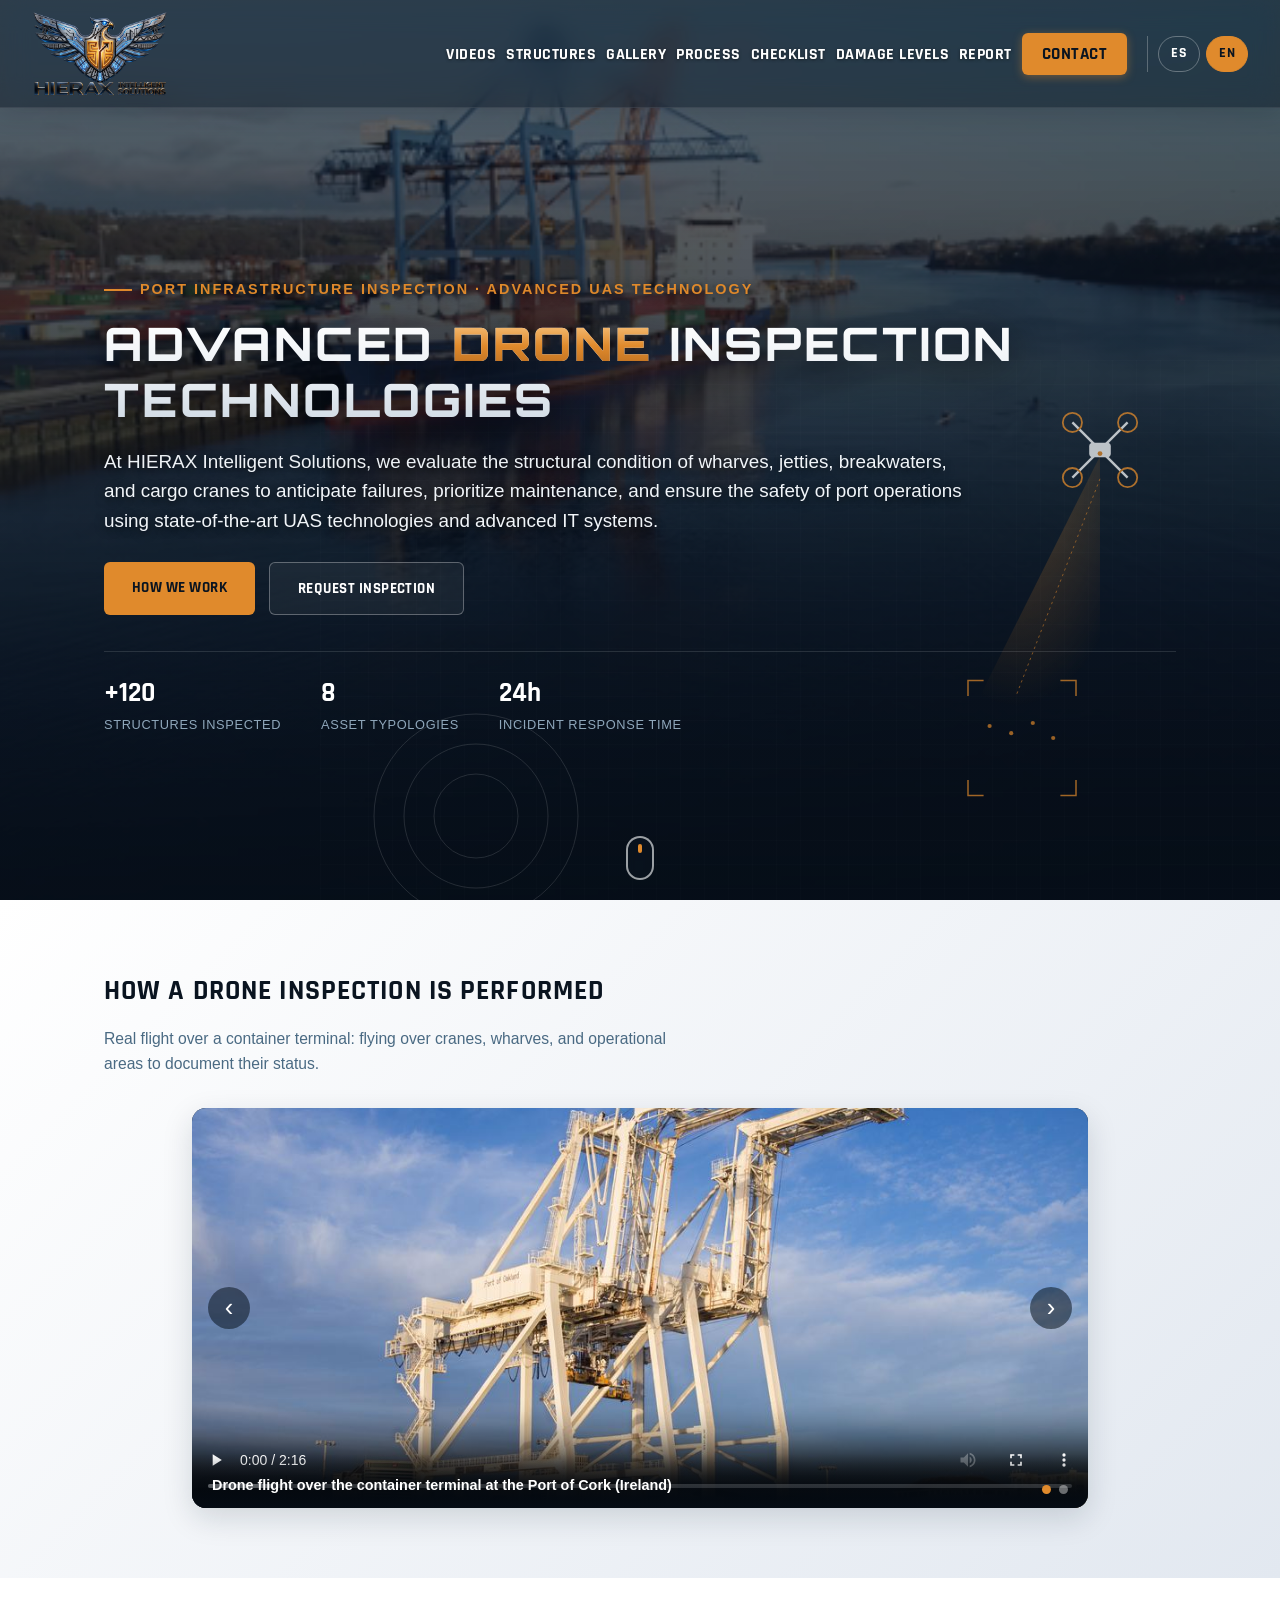
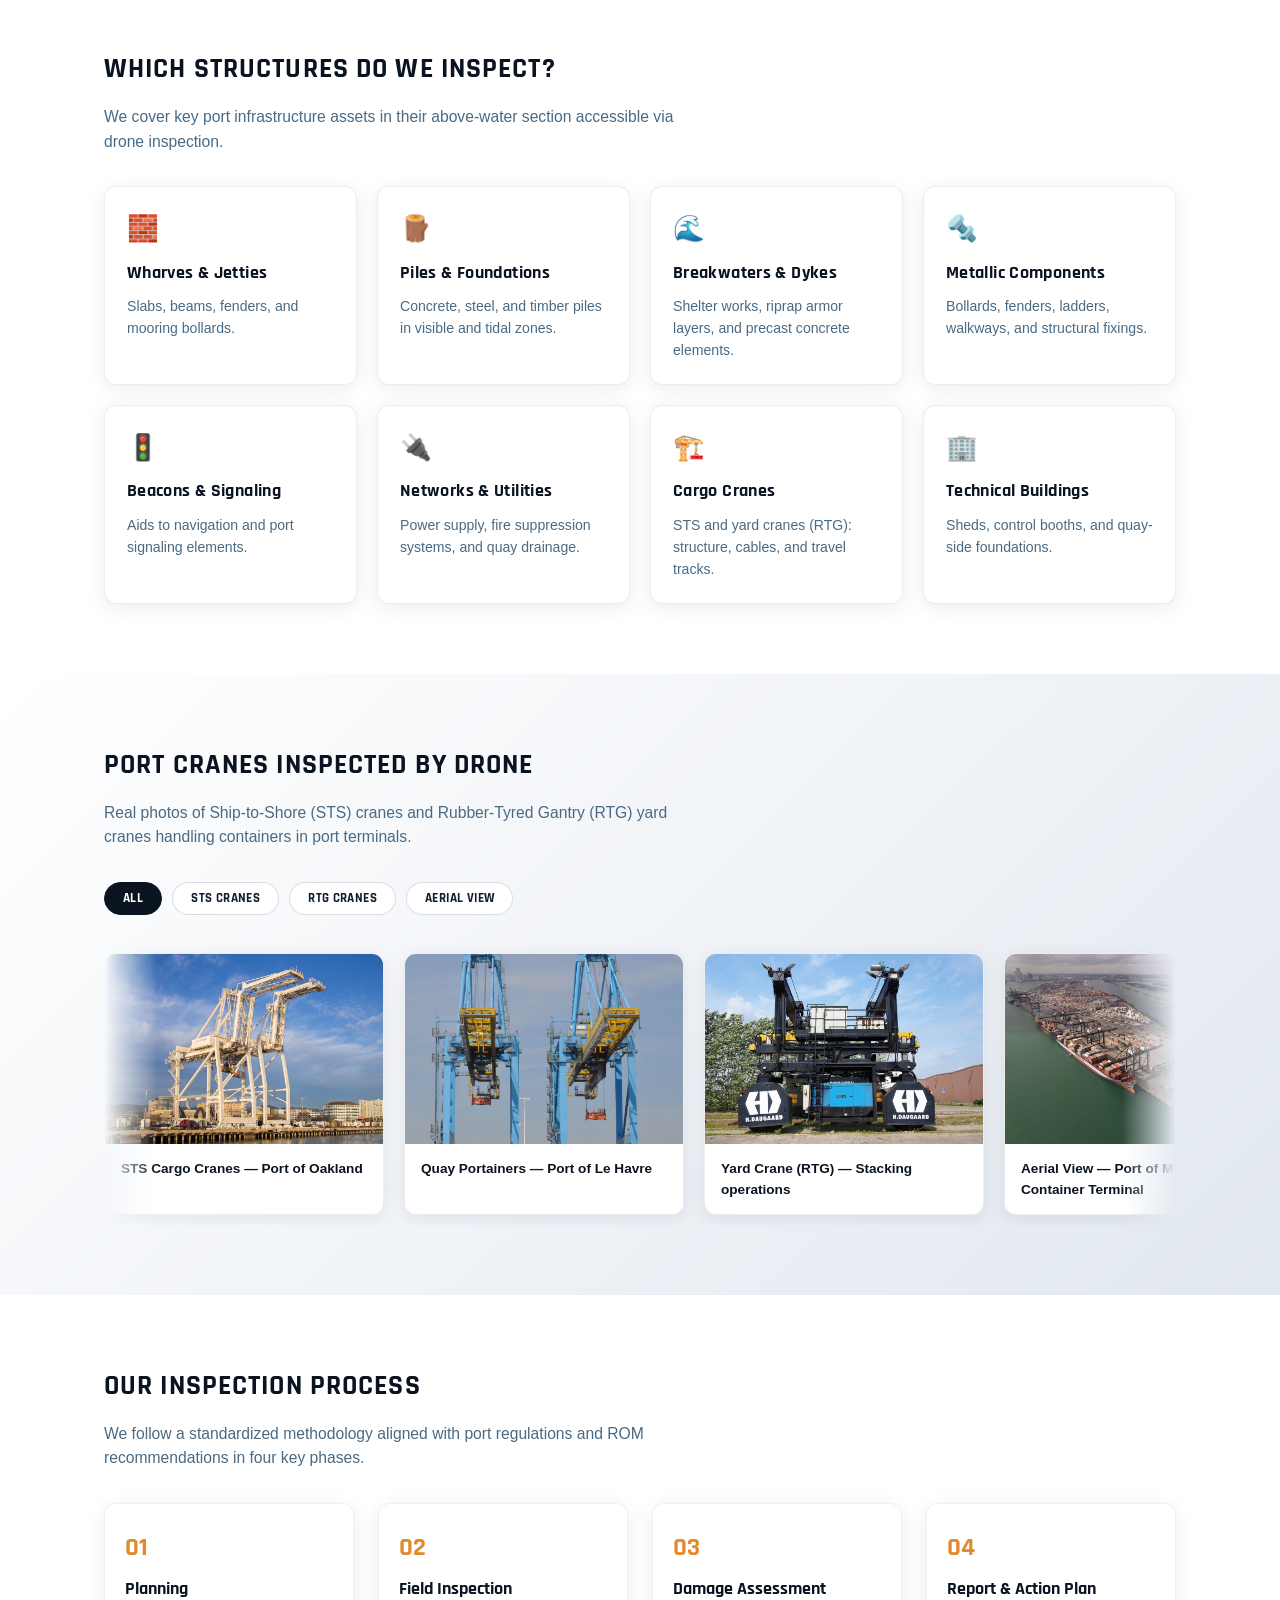
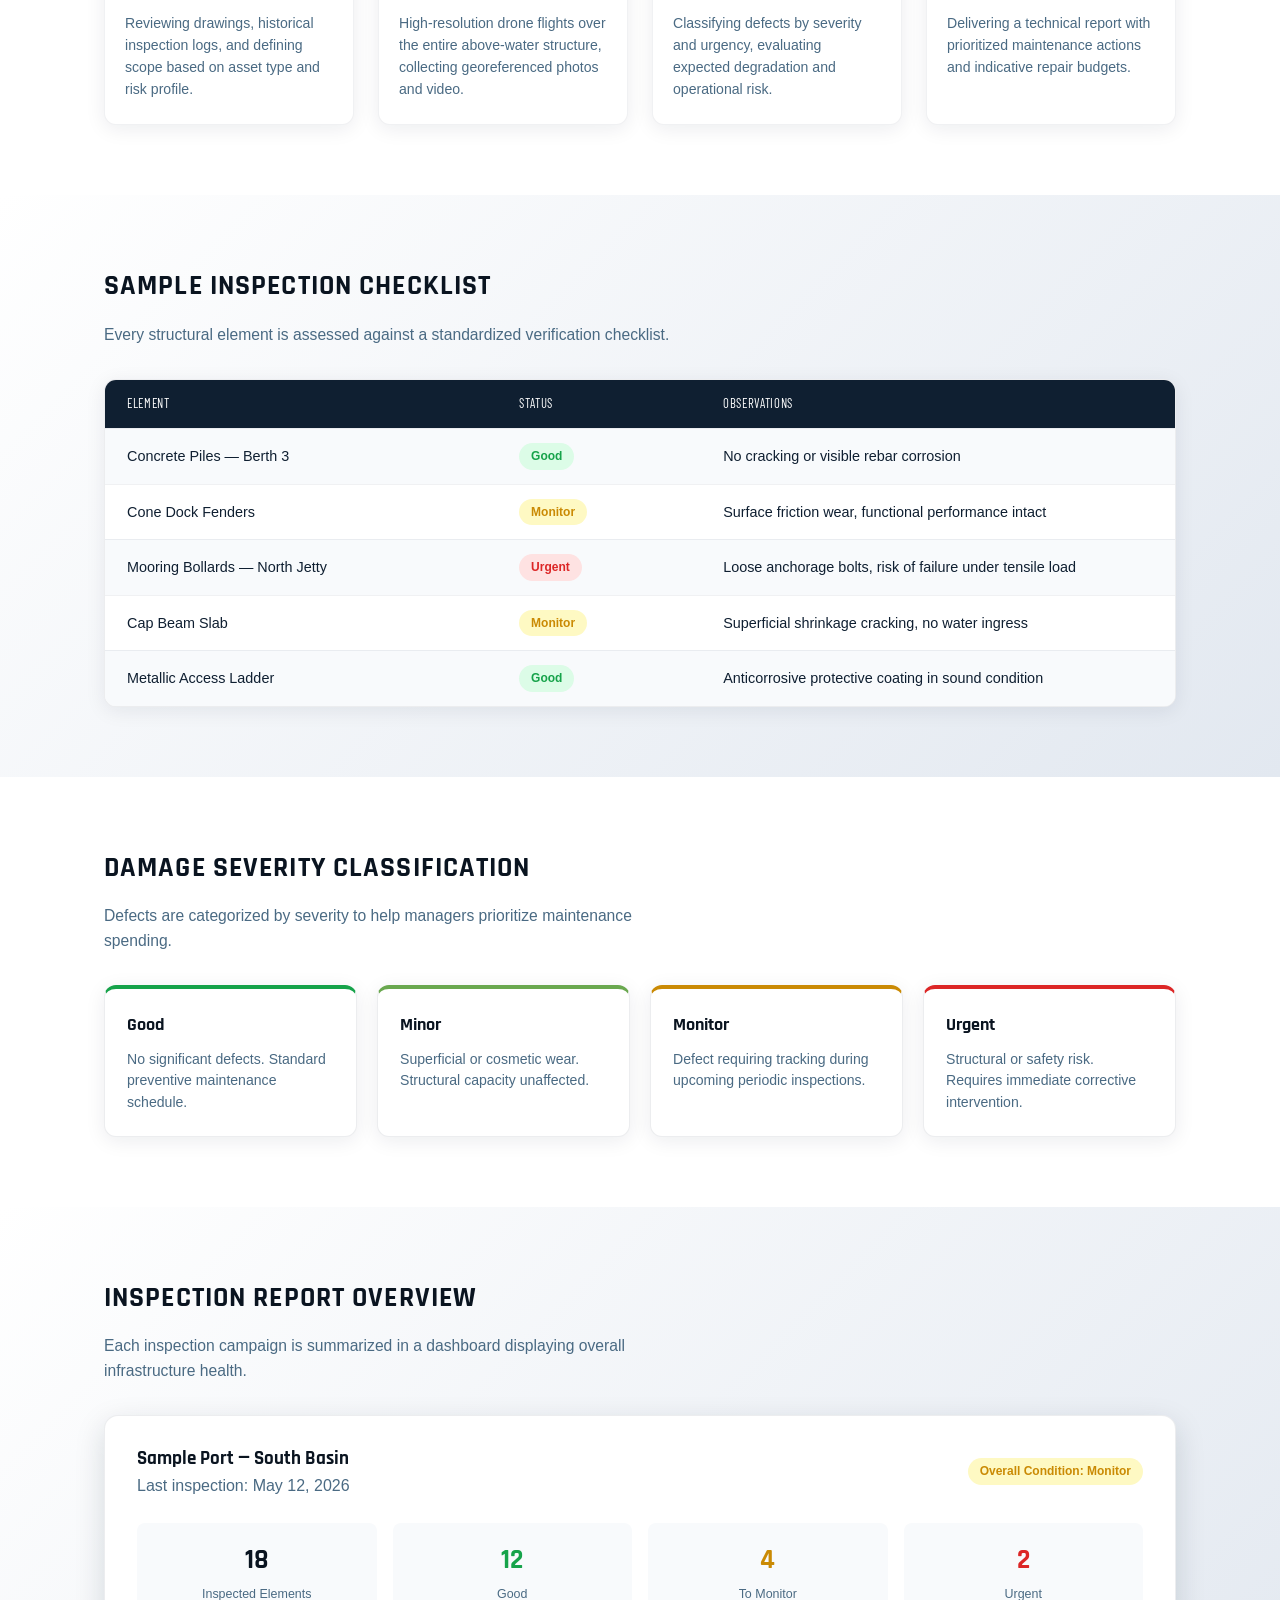
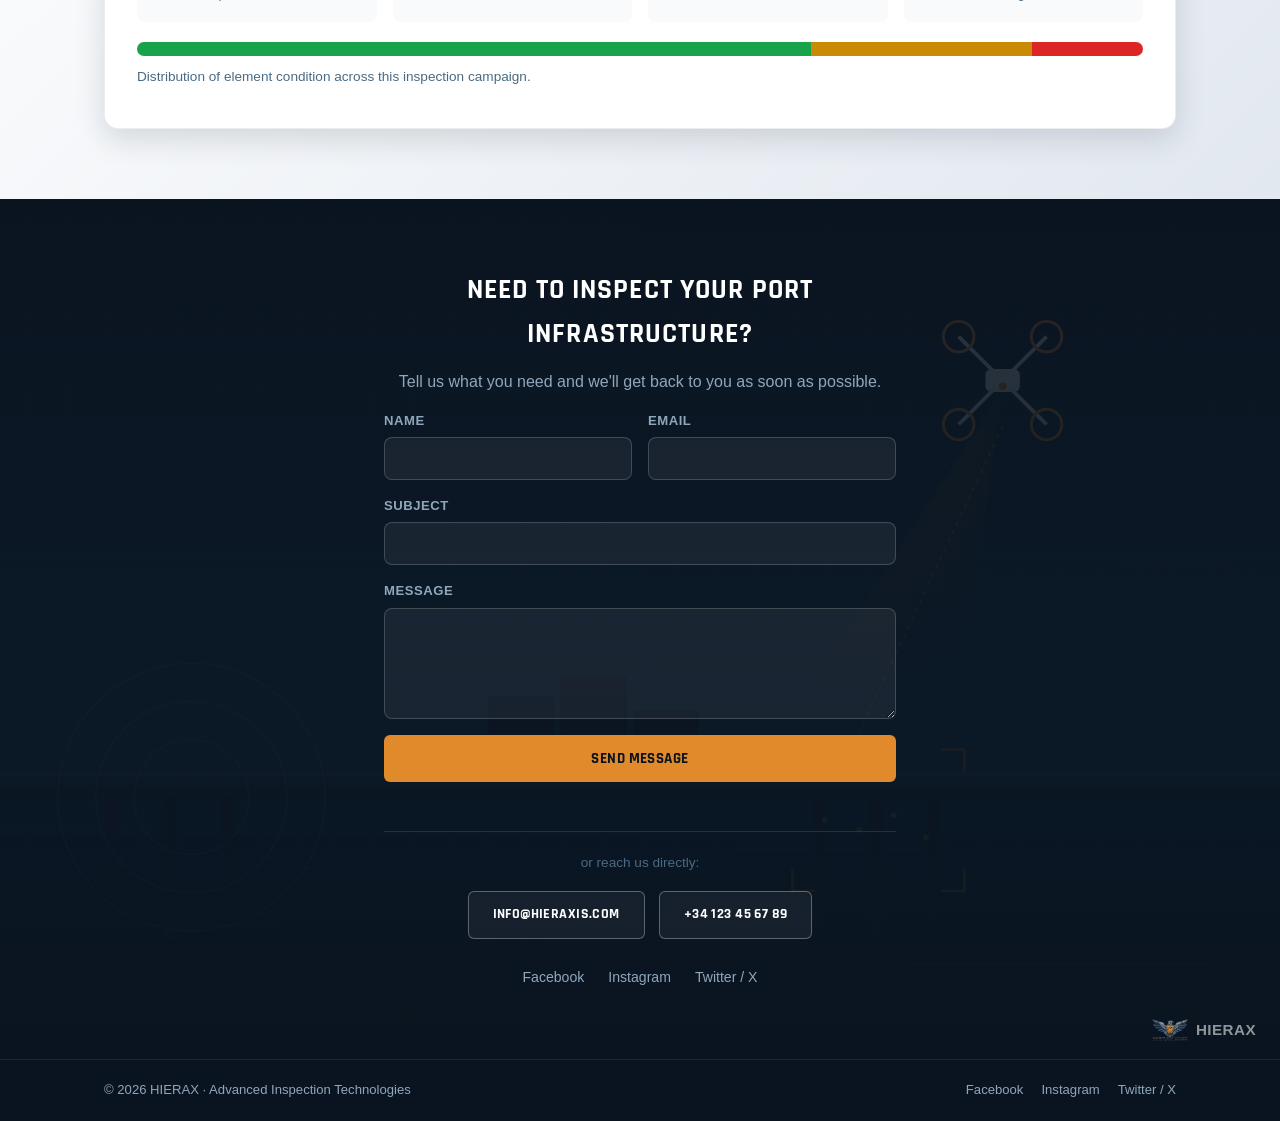
==== commit fb280a2c: "Add files via upload" ====
--- a/index-en.html
+++ b/index-en.html
@@ -72,7 +72,10 @@
           <li><a href="#danos">Damage Levels</a></li>
           <li><a href="#informe">Report</a></li>
           <li><a href="#contacto" class="nav-cta">Contact</a></li>
-          <li class="lang-switch-item"><a href="index.html" class="lang-switch-btn" title="Cambiar a Español">EN | ES</a></li>
+          <li class="lang-switch-item">
+            <a href="index.html" class="lang-btn">ES</a>
+            <a href="index-en.html" class="lang-btn lang-btn-active" aria-current="page">EN</a>
+          </li>
         </ul>
       </nav>
     </div>
@@ -88,7 +91,8 @@
   <div class="hero-overlay-graphic"></div>
   
   <div class="container hero-inner">
-    <h1 class="hero-headline">ADVANCED DRONE INSPECTION TECHNOLOGIES</h1>
+    <p class="hero-eyebrow">Port infrastructure inspection · Advanced UAS technology</p>
+    <h1 class="hero-headline">ADVANCED <span class="accent-word">DRONE</span> INSPECTION TECHNOLOGIES</h1>
 
     <p class="hero-description">
       At HIERAX Intelligent Solutions, we evaluate the structural condition of wharves, jetties, breakwaters, and cargo cranes to anticipate failures, prioritize maintenance, and ensure the safety of port operations using state-of-the-art UAS technologies and advanced IT systems.
@@ -395,9 +399,39 @@
   <section id="contacto" class="section section-cta">
     <div class="container cta-inner">
       <h2>Need to Inspect Your Port Infrastructure?</h2>
-      <p>Contact us to schedule an inspection campaign or inquire about your structural asset conditions.</p>
-      <div class="contact-list">
-        <a href="mailto:info@hieraxis.com" class="btn btn-primary">info@hieraxis.com</a>
+      <p>Tell us what you need and we'll get back to you as soon as possible.</p>
+
+      <!-- ⚠️ IMPORTANT: this is a static site (no backend), so the form needs a free external
+           service to receive submissions by email, e.g. Formspree:
+           1) Go to https://formspree.io and create a free account
+           2) Create a new form and copy the "endpoint" it gives you (something like https://formspree.io/f/xxxxxxx)
+           3) Replace TU_ID_DE_FORMSPREE in the action attribute below with that endpoint -->
+      <form class="contact-form" action="https://formspree.io/f/TU_ID_DE_FORMSPREE" method="POST" novalidate>
+        <div class="form-row">
+          <div class="form-field">
+            <label for="cf-name">Name</label>
+            <input type="text" id="cf-name" name="name" autocomplete="name" required>
+          </div>
+          <div class="form-field">
+            <label for="cf-email">Email</label>
+            <input type="email" id="cf-email" name="email" autocomplete="email" required>
+          </div>
+        </div>
+        <div class="form-field">
+          <label for="cf-subject">Subject</label>
+          <input type="text" id="cf-subject" name="subject" required>
+        </div>
+        <div class="form-field">
+          <label for="cf-message">Message</label>
+          <textarea id="cf-message" name="message" rows="5" required></textarea>
+        </div>
+        <button type="submit" class="btn btn-primary btn-lg">Send message</button>
+        <p class="form-status" id="cfStatus" role="status" aria-live="polite"></p>
+      </form>
+
+      <div class="contact-list contact-list-alt">
+        <span class="muted small">or reach us directly:</span>
+        <a href="mailto:info@hieraxis.com" class="btn btn-outline">info@hieraxis.com</a>
         <!-- ⚠️ Replace with your real phone number before publishing -->
         <a href="tel:+34123456789" class="btn btn-outline">+34 123 45 67 89</a>
       </div>
@@ -410,6 +444,7 @@
     <div class="hero-watermark">
       <img src="assets/logo-icon.png" alt="HIERAX" class="header-logo">
       <span>HIERAX</span>
+
     </div>
   </section>
 
--- a/styles.css
+++ b/styles.css
@@ -212,25 +212,38 @@
 
 /* Selector de idioma */
 .lang-switch-item {
+  display: flex;
+  align-items: center;
+  gap: 6px;
   margin-left: 10px;
   padding-left: 10px;
   border-left: 1px solid rgba(255, 255, 255, 0.25);
 }
 
-.lang-switch-btn {
-  border: 1px solid rgba(0, 0, 0, 0.6);
-  background: rgba(11, 26, 42, 0.4);
-  padding: 6px 14px;
+.lang-btn {
+  border: 1px solid rgba(255, 255, 255, 0.3);
+  background: transparent;
+  color: rgba(255, 255, 255, 0.75);
+  padding: 6px 12px;
   border-radius: 20px;
-  font-size: 1rem !important;
-  letter-spacing: 0.05em;
+  font-size: 0.85rem !important;
   font-weight: 800;
-}
-
-.lang-switch-btn:hover {
-  background: var(--white);
+  letter-spacing: 0.04em;
+  text-shadow: none !important;
+  text-decoration: none;
+  transition: background 0.15s ease, color 0.15s ease, border-color 0.15s ease;
+}
+
+.lang-btn:hover {
+  border-color: var(--accent);
+  color: var(--white);
+}
+
+.lang-btn-active,
+.lang-btn-active:hover {
+  background: var(--accent);
   color: var(--navy-950) !important;
-  text-shadow: none !important;
+  border-color: var(--accent);
 }
 
 .nav-toggle {
@@ -253,14 +266,14 @@
 /* Hero Section */
 .hero {
   position: relative;
-  min-height: calc(100vh - 108px);
-  margin-top: 108px;
+  min-height: 100vh;
+  margin-top: 0;
   display: flex;
   align-items: center;
   color: var(--white);
   overflow: hidden;
   background: var(--navy-950);
-  padding: 40px 0;
+  padding: 148px 0 40px;
   scroll-margin-top: 122px;
 }
 
@@ -326,20 +339,47 @@
 }
 .hero-watermark .header-logo { height: 22px; opacity: 0.85; filter: none; border: none; box-shadow: none; }
 
+.hero-eyebrow {
+  display: inline-flex;
+  align-items: center;
+  gap: 8px;
+  font-family: var(--font-sublogo);
+  font-size: 0.9rem;
+  font-weight: 700;
+  letter-spacing: 0.14em;
+  text-transform: uppercase;
+  color: var(--accent);
+  margin-bottom: 14px;
+  text-shadow: 0 2px 8px rgba(0, 0, 0, 0.7);
+}
+.hero-eyebrow::before {
+  content: "";
+  width: 28px;
+  height: 2px;
+  background: var(--accent);
+  display: inline-block;
+}
+
 .hero-headline {
   font-family: var(--font-tech);
-  font-size: clamp(1.8rem, 3.2vw, 2.6rem);
+  font-size: clamp(2rem, 3.6vw, 3rem);
   font-weight: 800;
-  letter-spacing: 0.08em;
+  letter-spacing: 0.06em;
   color: #ffffff;
   text-transform: uppercase;
   margin-bottom: 20px;
   max-width: 920px;
-  line-height: 1.25;
-  background: linear-gradient(180deg, #ffffff 0%, #f1f5f9 45%, #cbd5e1 100%);
+  line-height: 1.22;
+  background: linear-gradient(180deg, #ffffff 0%, #eef2f6 45%, #cfd9e3 100%);
   -webkit-background-clip: text;
   -webkit-text-fill-color: transparent;
-  filter: drop-shadow(0 4px 16px rgba(0, 0, 0, 0.8));
+  filter: drop-shadow(0 6px 22px rgba(0, 0, 0, 0.85));
+}
+
+.accent-word {
+  background: linear-gradient(180deg, #ffd699 0%, var(--accent) 55%, #b56a1f 100%);
+  -webkit-background-clip: text;
+  -webkit-text-fill-color: transparent;
 }
 
 .hero-description {
@@ -870,6 +910,70 @@
 .bar-ok { background: var(--ok); }
 .bar-warn { background: var(--warn); }
 .bar-danger { background: var(--danger); }
+
+/* Formulario de contacto */
+.contact-form {
+  max-width: 560px;
+  margin: 0 auto 20px;
+  text-align: left;
+}
+.form-row {
+  display: grid;
+  grid-template-columns: 1fr 1fr;
+  gap: 16px;
+}
+.form-field {
+  display: flex;
+  flex-direction: column;
+  gap: 6px;
+  margin-bottom: 16px;
+}
+.form-field label {
+  font-size: 0.82rem;
+  font-weight: 700;
+  color: var(--steel-300);
+  text-transform: uppercase;
+  letter-spacing: 0.04em;
+}
+.form-field input,
+.form-field textarea {
+  font-family: inherit;
+  font-size: 0.95rem;
+  padding: 12px 14px;
+  border-radius: 8px;
+  border: 1px solid rgba(255, 255, 255, 0.18);
+  background: rgba(255, 255, 255, 0.06);
+  color: var(--white);
+  resize: vertical;
+  transition: border-color 0.15s ease, background 0.15s ease;
+}
+.form-field input::placeholder,
+.form-field textarea::placeholder { color: rgba(255,255,255,0.35); }
+.form-field input:focus,
+.form-field textarea:focus {
+  outline: none;
+  border-color: var(--accent);
+  background: rgba(255, 255, 255, 0.1);
+}
+.contact-form .btn { width: 100%; cursor: pointer; border: none; }
+.form-status {
+  margin: 12px 0 0;
+  font-size: 0.88rem;
+  min-height: 1.2em;
+}
+.form-status.ok { color: var(--ok); }
+.form-status.error { color: var(--danger); }
+
+.contact-list-alt {
+  margin-top: 8px;
+  padding-top: 20px;
+  border-top: 1px solid rgba(255,255,255,0.1);
+}
+.contact-list-alt .muted.small { width: 100%; margin-bottom: 4px; }
+
+@media (max-width: 560px) {
+  .form-row { grid-template-columns: 1fr; }
+}
 
 /* CTA */
 .section-cta {
@@ -970,7 +1074,7 @@
   .lang-switch-item { margin-left: 0; padding-left: 0; border-left: none; }
   .checklist-head, .checklist-row { grid-template-columns: 1fr; gap: 4px; }
   .checklist-head span:not(:first-child) { display: none; }
-  .hero { min-height: auto; padding: 48px 0 40px; margin-top: 84px; }
+  .hero { min-height: 100vh; padding: 132px 0 40px; margin-top: 0; }
   .hero-overlay-graphic { background-size: 55%; opacity: 0.5; }
   .section { scroll-margin-top: 98px; }
 }
@@ -979,8 +1083,9 @@
   .grid-4 { grid-template-columns: 1fr; }
   .process { grid-template-columns: 1fr; }
   .dashboard-grid { grid-template-columns: repeat(2, 1fr); }
-  .hero { padding: 30px 0; min-height: auto; margin-top: 68px; }
-  .hero-headline { font-size: 1.4rem; }
+  .hero { padding: 98px 0 30px; min-height: 100vh; margin-top: 0; }
+  .hero-headline { font-size: 1.55rem; }
+  .hero-eyebrow { font-size: 0.75rem; letter-spacing: 0.1em; }
   .hero-description { font-size: 1rem; min-height: auto; }
   .hero-actions { flex-direction: column; }
   .hero-actions .btn { width: 100%; text-align: center; }
@@ -1001,6 +1106,6 @@
   .header-logo { height: 42px; }
   .site-header { min-height: 58px; height: 58px; }
   .header-inner { min-height: 58px; height: 58px; }
-  .hero { min-height: auto; margin-top: 58px; }
+  .hero { padding-top: 88px; margin-top: 0; }
   .section { scroll-margin-top: 72px; }
 }
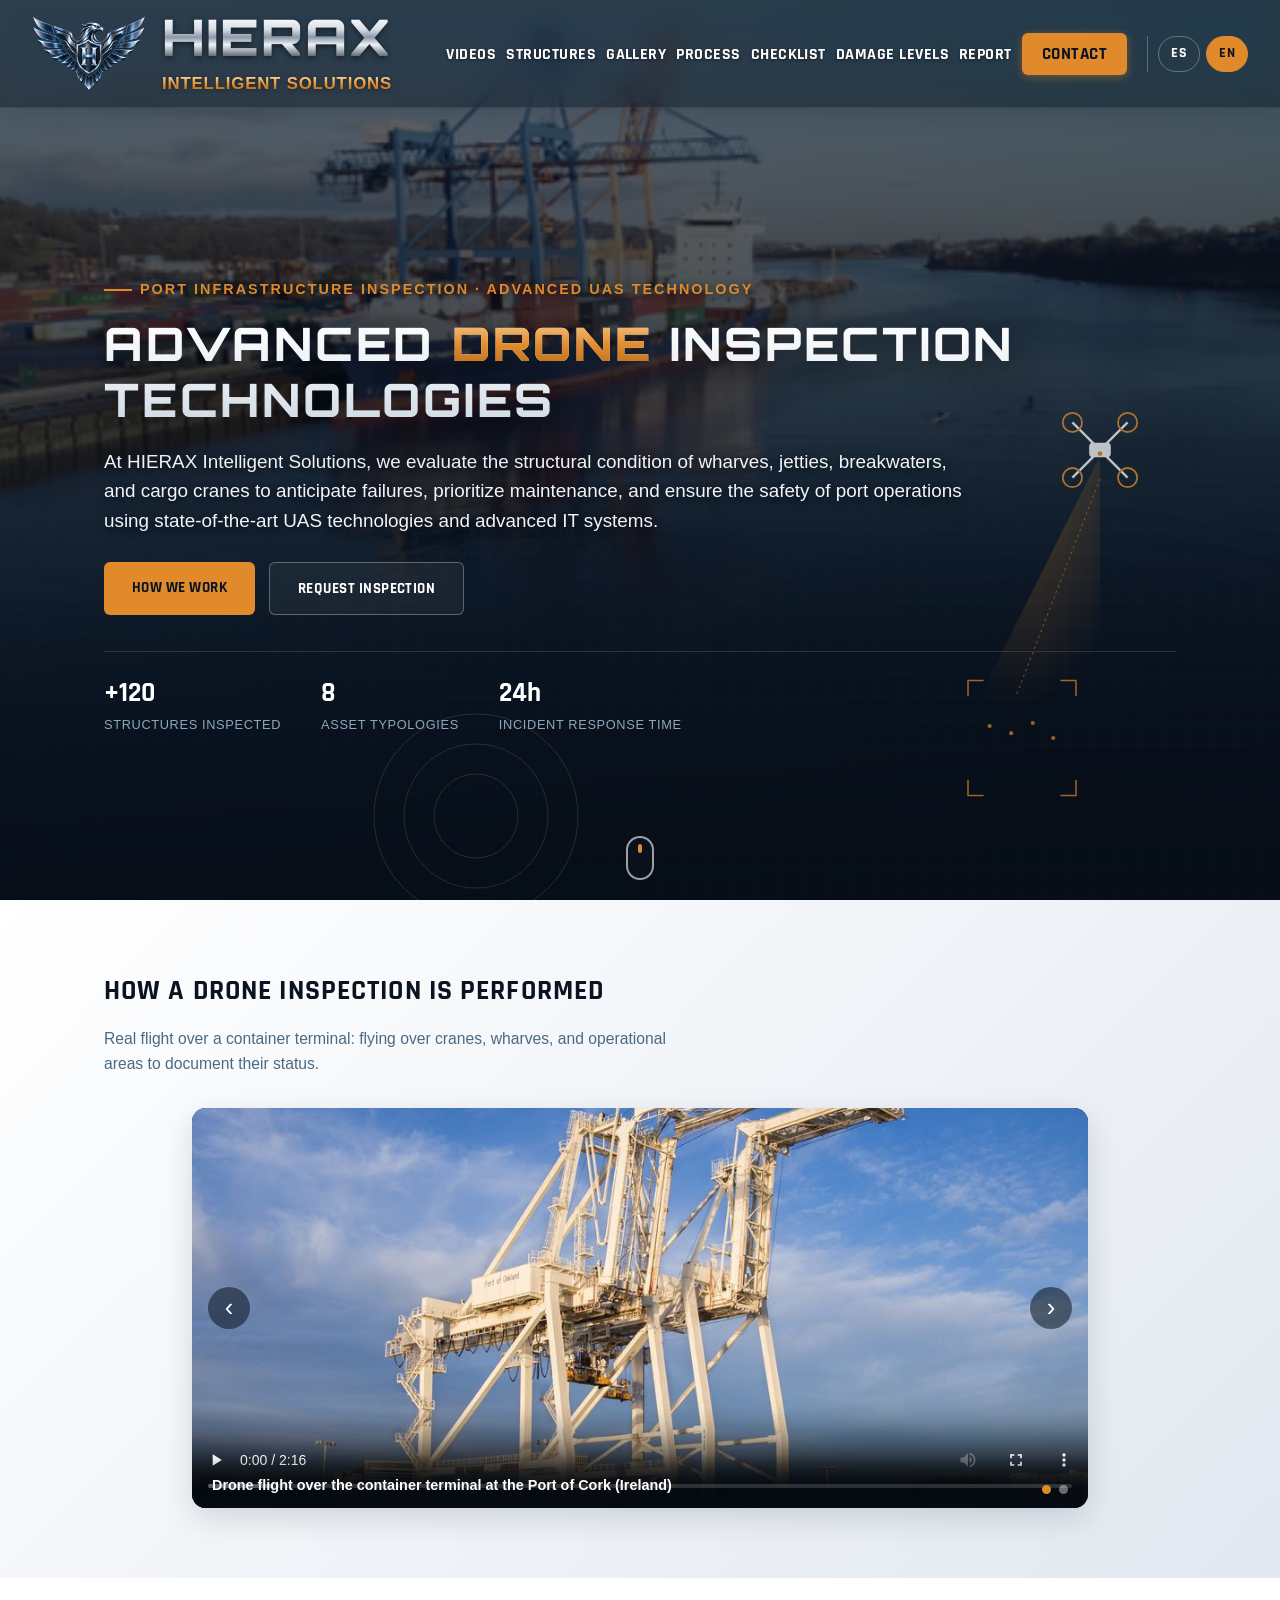
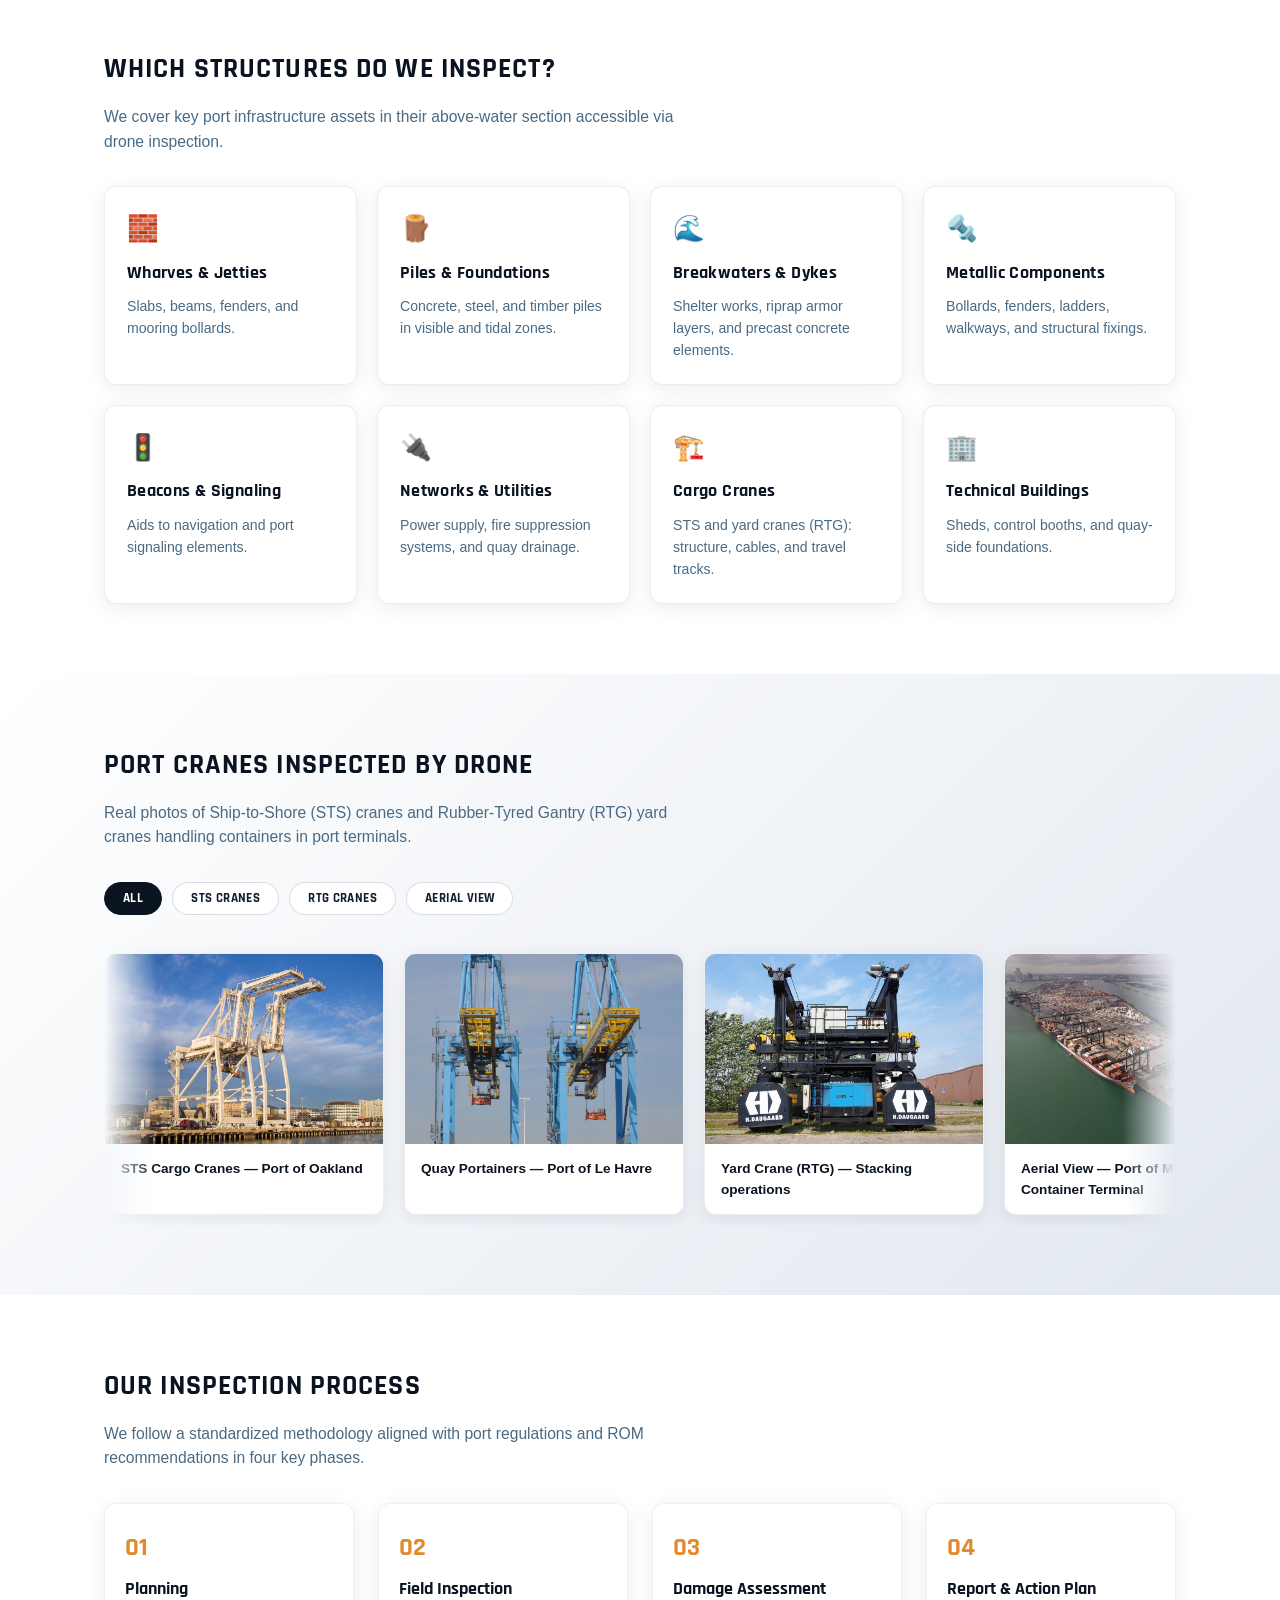
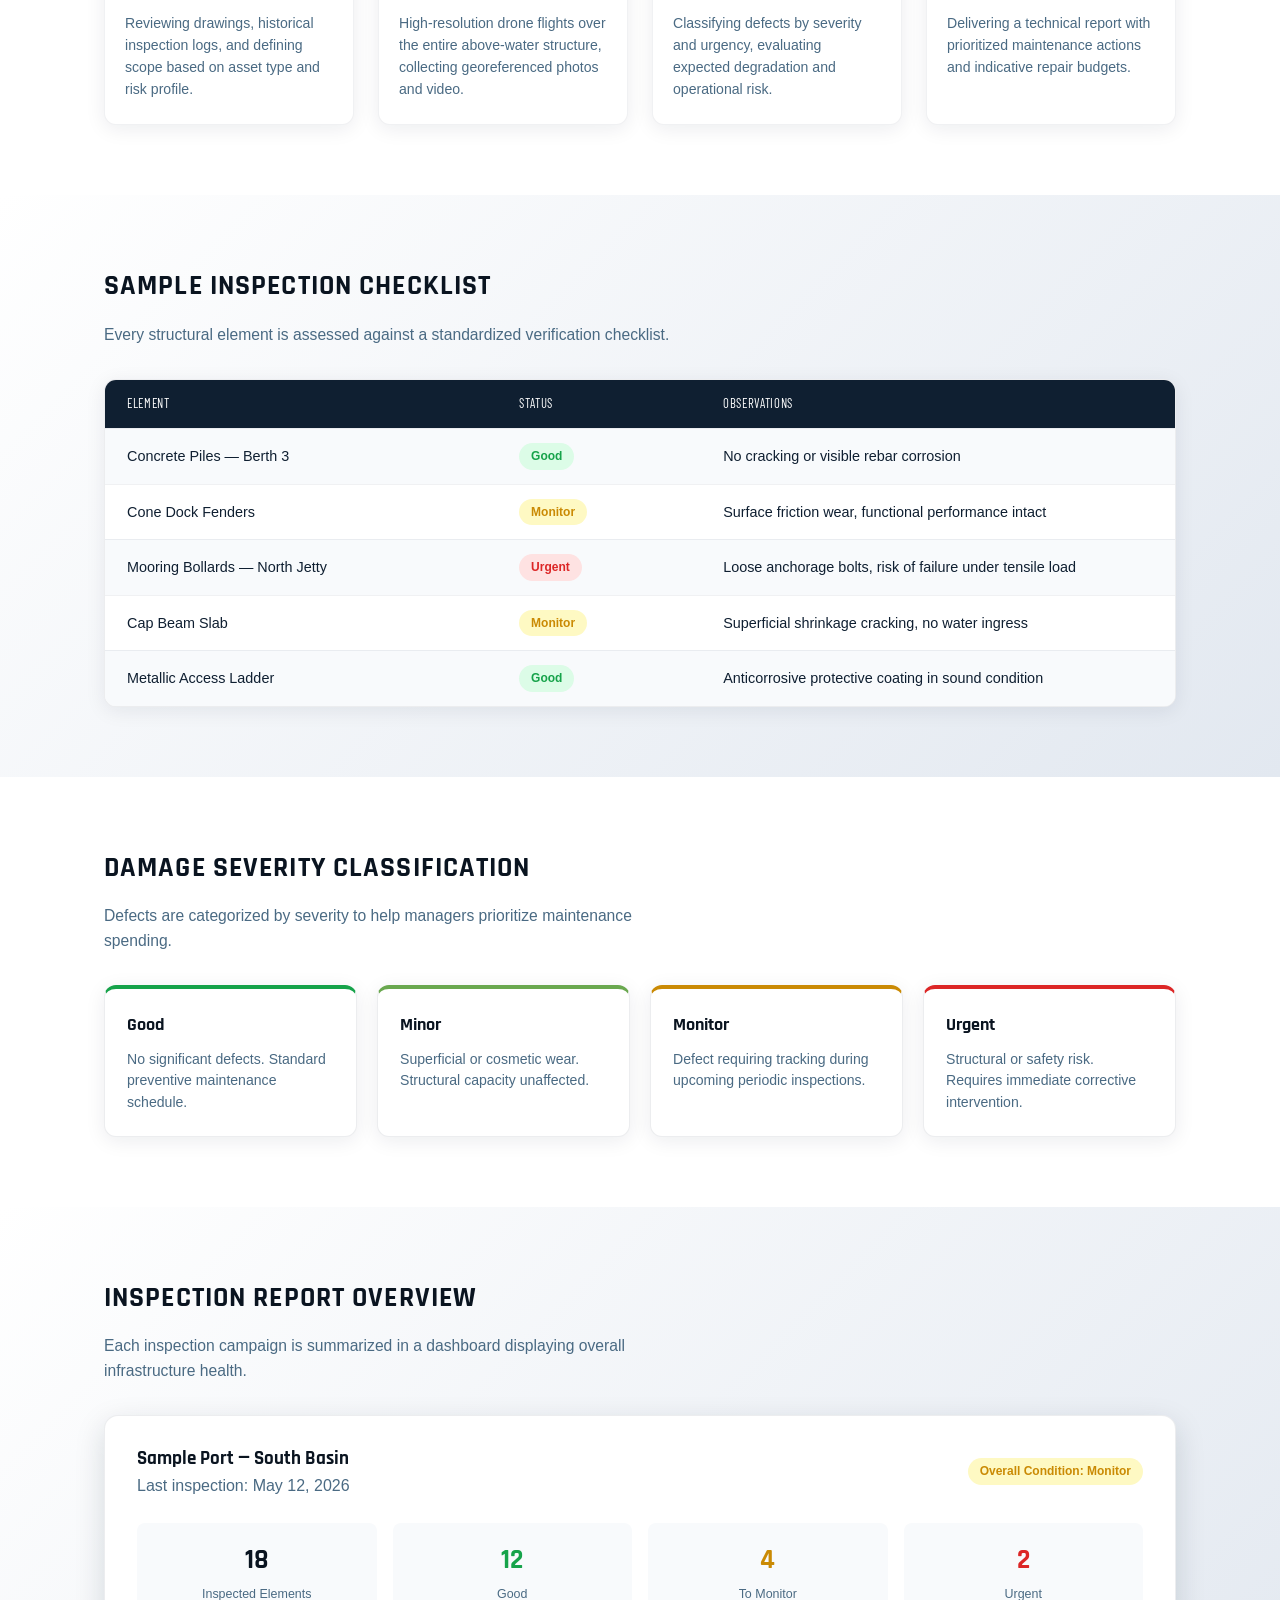
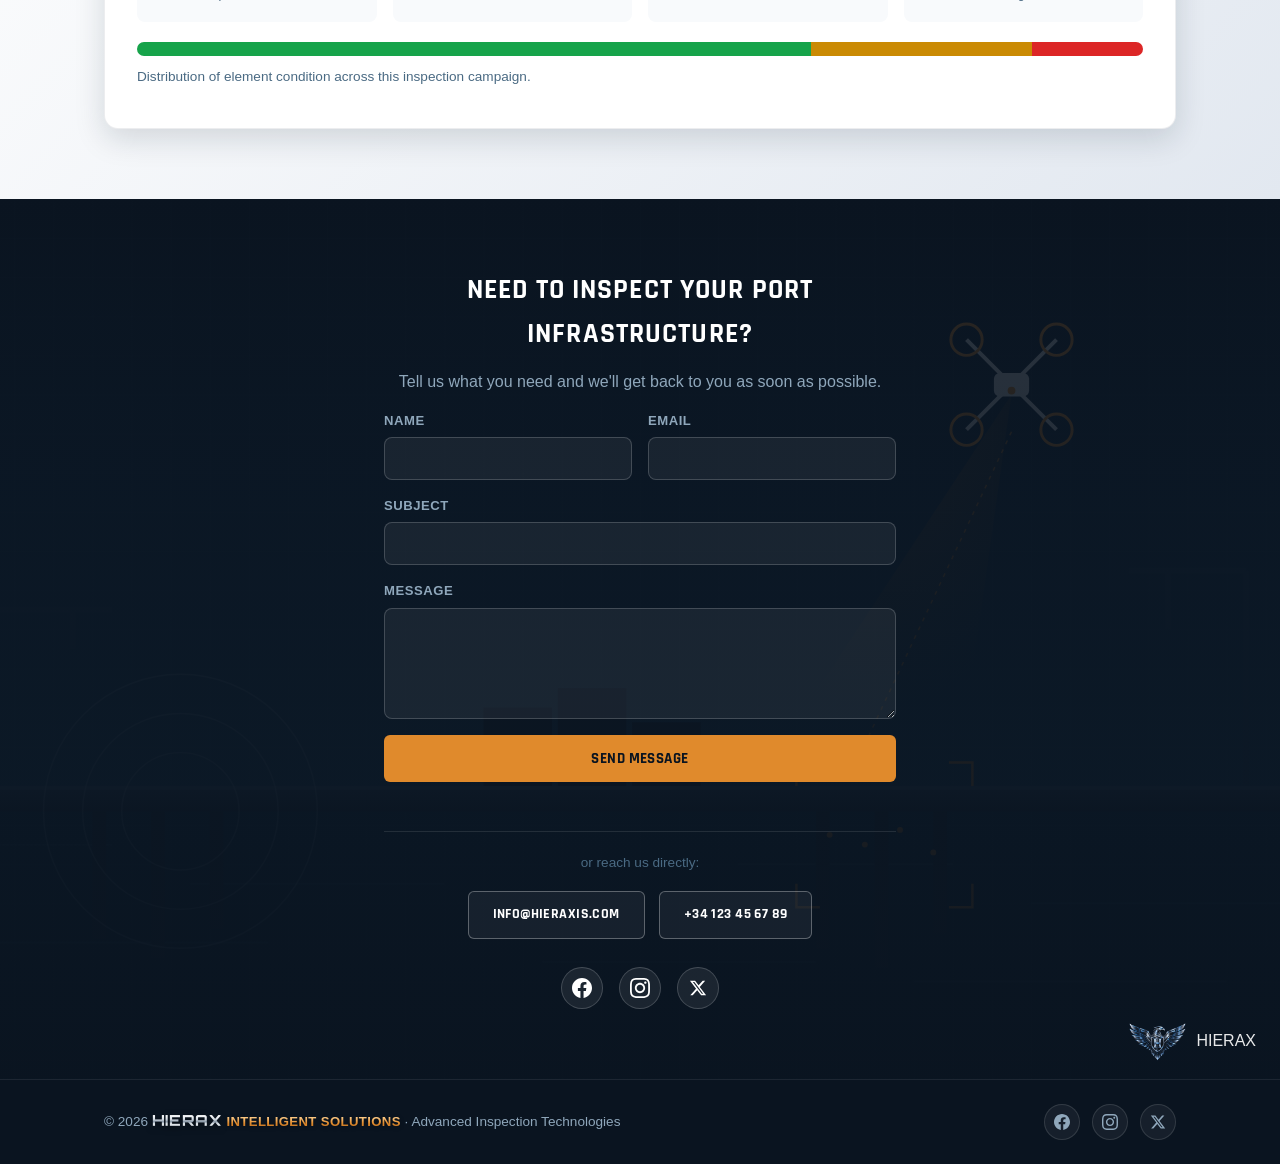
==== commit 7c63286f: "Add files via upload" ====
--- a/index-en.html
+++ b/index-en.html
@@ -55,8 +55,12 @@
   <header class="site-header">
     <div class="header-inner">
       <div class="brand">
-        <a href="#top" class="brand-link" aria-label="Home - HIERAX">
-          <img src="assets/logo-icon.png" alt="HIERAX Emblem" class="header-logo">
+        <a href="#top" class="brand-link" aria-label="Home - HIERAX Intelligent Solutions">
+          <img src="assets/logo-icon.png" alt="HIERAX Intelligent Solutions - drone port infrastructure inspection" class="header-logo">
+          <span class="brand-text">
+            <span class="brand-name-hierax">HIERAX</span>
+            <span class="brand-name-sub">INTELLIGENT SOLUTIONS</span>
+          </span>
         </a>
       </div>
       <nav class="main-nav">
@@ -406,7 +410,7 @@
            1) Go to https://formspree.io and create a free account
            2) Create a new form and copy the "endpoint" it gives you (something like https://formspree.io/f/xxxxxxx)
            3) Replace TU_ID_DE_FORMSPREE in the action attribute below with that endpoint -->
-      <form class="contact-form" action="https://formspree.io/f/TU_ID_DE_FORMSPREE" method="POST" novalidate>
+      <form class="contact-form" action="https://formsubmit.co/ajax/info@hieraxis.com" method="POST" novalidate>
         <div class="form-row">
           <div class="form-field">
             <label for="cf-name">Name</label>
@@ -436,9 +440,9 @@
         <a href="tel:+34123456789" class="btn btn-outline">+34 123 45 67 89</a>
       </div>
       <div class="social-links">
-        <a href="https://facebook.com/hierax_is" target="_blank" rel="noopener">Facebook</a>
-        <a href="https://instagram.com/hierax_is" target="_blank" rel="noopener">Instagram</a>
-        <a href="https://twitter.com/hierax_is" target="_blank" rel="noopener">Twitter / X</a>
+        <a href="https://facebook.com/hierax_is" target="_blank" rel="noopener" aria-label="Facebook" class="social-icon-btn"><svg viewBox="0 0 24 24" width="20" height="20" fill="currentColor" aria-hidden="true"><path d="M24 12.073c0-6.627-5.373-12-12-12s-12 5.373-12 12c0 5.99 4.388 10.954 10.125 11.854v-8.385H7.078v-3.47h3.047V9.43c0-3.007 1.792-4.669 4.533-4.669 1.312 0 2.686.235 2.686.235v2.953H15.83c-1.491 0-1.956.925-1.956 1.874v2.25h3.328l-.532 3.47h-2.796v8.385C19.612 23.027 24 18.062 24 12.073z"/></svg></a>
+        <a href="https://instagram.com/hierax_is" target="_blank" rel="noopener" aria-label="Instagram" class="social-icon-btn"><svg viewBox="0 0 24 24" width="20" height="20" fill="currentColor" aria-hidden="true"><path d="M12 2.163c3.204 0 3.584.012 4.85.07 3.252.148 4.771 1.691 4.919 4.919.058 1.265.069 1.645.069 4.849 0 3.205-.012 3.584-.069 4.849-.149 3.225-1.664 4.771-4.919 4.919-1.266.058-1.644.07-4.85.07-3.204 0-3.584-.012-4.849-.07-3.26-.149-4.771-1.699-4.919-4.92-.058-1.265-.07-1.644-.07-4.849 0-3.204.013-3.583.07-4.849.149-3.227 1.664-4.771 4.919-4.919 1.266-.057 1.645-.069 4.849-.069zm0-2.163c-3.259 0-3.667.014-4.947.072-4.358.2-6.78 2.618-6.98 6.98-.059 1.281-.073 1.689-.073 4.948 0 3.259.014 3.668.072 4.948.2 4.358 2.618 6.78 6.98 6.98 1.281.058 1.689.072 4.948.072 3.259 0 3.668-.014 4.948-.072 4.354-.2 6.782-2.618 6.979-6.98.059-1.28.073-1.689.073-4.948 0-3.259-.014-3.667-.072-4.947-.196-4.354-2.617-6.78-6.979-6.98-1.281-.059-1.69-.073-4.949-.073zm0 5.838c-3.403 0-6.162 2.759-6.162 6.162s2.759 6.163 6.162 6.163 6.162-2.759 6.162-6.163c0-3.403-2.759-6.162-6.162-6.162zm0 10.162c-2.209 0-4-1.79-4-4 0-2.209 1.791-4 4-4s4 1.791 4 4c0 2.21-1.791 4-4 4zm6.406-11.845c-.796 0-1.441.645-1.441 1.44s.645 1.44 1.441 1.44c.795 0 1.439-.645 1.439-1.44s-.644-1.44-1.439-1.44z"/></svg></a>
+        <a href="https://twitter.com/hierax_is" target="_blank" rel="noopener" aria-label="X (Twitter)" class="social-icon-btn"><svg viewBox="0 0 24 24" width="18" height="18" fill="currentColor" aria-hidden="true"><path d="M18.244 2.25h3.308l-7.227 8.26 8.502 11.24H16.17l-5.214-6.817L4.99 21.75H1.68l7.73-8.835L1.254 2.25H8.08l4.713 6.231zm-1.161 17.52h1.833L7.084 4.126H5.117z"/></svg></a>
       </div>
     </div>
     <div class="hero-watermark">
@@ -452,11 +456,11 @@
 
 <footer class="site-footer">
   <div class="container footer-inner">
-    <span>© 2026 HIERAX · Advanced Inspection Technologies</span>
+    <span>© 2026 <span class="footer-brand"><span class="brand-name-hierax">HIERAX</span> <span class="brand-name-sub">INTELLIGENT SOLUTIONS</span></span> · Advanced Inspection Technologies</span>
     <div class="footer-social">
-      <a href="https://facebook.com/hierax_is" target="_blank" rel="noopener">Facebook</a>
-      <a href="https://instagram.com/hierax_is" target="_blank" rel="noopener">Instagram</a>
-      <a href="https://twitter.com/hierax_is" target="_blank" rel="noopener">Twitter / X</a>
+      <a href="https://facebook.com/hierax_is" target="_blank" rel="noopener" aria-label="Facebook" class="social-icon-btn"><svg viewBox="0 0 24 24" width="20" height="20" fill="currentColor" aria-hidden="true"><path d="M24 12.073c0-6.627-5.373-12-12-12s-12 5.373-12 12c0 5.99 4.388 10.954 10.125 11.854v-8.385H7.078v-3.47h3.047V9.43c0-3.007 1.792-4.669 4.533-4.669 1.312 0 2.686.235 2.686.235v2.953H15.83c-1.491 0-1.956.925-1.956 1.874v2.25h3.328l-.532 3.47h-2.796v8.385C19.612 23.027 24 18.062 24 12.073z"/></svg></a>
+      <a href="https://instagram.com/hierax_is" target="_blank" rel="noopener" aria-label="Instagram" class="social-icon-btn"><svg viewBox="0 0 24 24" width="20" height="20" fill="currentColor" aria-hidden="true"><path d="M12 2.163c3.204 0 3.584.012 4.85.07 3.252.148 4.771 1.691 4.919 4.919.058 1.265.069 1.645.069 4.849 0 3.205-.012 3.584-.069 4.849-.149 3.225-1.664 4.771-4.919 4.919-1.266.058-1.644.07-4.85.07-3.204 0-3.584-.012-4.849-.07-3.26-.149-4.771-1.699-4.919-4.92-.058-1.265-.07-1.644-.07-4.849 0-3.204.013-3.583.07-4.849.149-3.227 1.664-4.771 4.919-4.919 1.266-.057 1.645-.069 4.849-.069zm0-2.163c-3.259 0-3.667.014-4.947.072-4.358.2-6.78 2.618-6.98 6.98-.059 1.281-.073 1.689-.073 4.948 0 3.259.014 3.668.072 4.948.2 4.358 2.618 6.78 6.98 6.98 1.281.058 1.689.072 4.948.072 3.259 0 3.668-.014 4.948-.072 4.354-.2 6.782-2.618 6.979-6.98.059-1.28.073-1.689.073-4.948 0-3.259-.014-3.667-.072-4.947-.196-4.354-2.617-6.78-6.979-6.98-1.281-.059-1.69-.073-4.949-.073zm0 5.838c-3.403 0-6.162 2.759-6.162 6.162s2.759 6.163 6.162 6.163 6.162-2.759 6.162-6.163c0-3.403-2.759-6.162-6.162-6.162zm0 10.162c-2.209 0-4-1.79-4-4 0-2.209 1.791-4 4-4s4 1.791 4 4c0 2.21-1.791 4-4 4zm6.406-11.845c-.796 0-1.441.645-1.441 1.44s.645 1.44 1.441 1.44c.795 0 1.439-.645 1.439-1.44s-.644-1.44-1.439-1.44z"/></svg></a>
+      <a href="https://twitter.com/hierax_is" target="_blank" rel="noopener" aria-label="X (Twitter)" class="social-icon-btn"><svg viewBox="0 0 24 24" width="18" height="18" fill="currentColor" aria-hidden="true"><path d="M18.244 2.25h3.308l-7.227 8.26 8.502 11.24H16.17l-5.214-6.817L4.99 21.75H1.68l7.73-8.835L1.254 2.25H8.08l4.713 6.231zm-1.161 17.52h1.833L7.084 4.126H5.117z"/></svg></a>
     </div>
   </div>
 </footer>
--- a/styles.css
+++ b/styles.css
@@ -141,7 +141,7 @@
 }
 
 .header-logo { 
-  height: 84px; 
+  height: 76px; 
   width: auto; 
   display: block; 
   object-fit: contain;
@@ -152,6 +152,60 @@
 
 .header-logo:hover {
   transform: scale(1.02);
+}
+
+/* Bloque HIERAX + INTELLIGENT SOLUTIONS centrado exactamente en el eje vertical del halcón */
+/* Bloque de texto HIERAX + INTELLIGENT SOLUTIONS
+   Letras significativamente más grandes para abarcar y llenar la altura del logo (76px) */
+.brand-text {
+  display: flex;
+  flex-direction: column;
+  justify-content: space-between;
+  align-items: center;
+  height: 76px;                   /* Misma altura exacta que .header-logo */
+  min-height: 76px;
+  margin-left: 16px;
+  padding: 0;
+  box-sizing: border-box;
+}
+
+.brand-name-hierax {
+  display: block;
+  white-space: nowrap;
+  font-family: var(--font-tech);
+  font-size: 3.15rem;             /* Letras de HIERAX mucho más grandes para llenar la parte superior */
+  font-weight: 900;
+  letter-spacing: 0.04em;
+  line-height: 0.82;              /* Ajuste compacto para eliminar padding muerto */
+  text-transform: uppercase;
+  text-align: center;
+  background: linear-gradient(180deg, #ffffff 0%, #d7dee5 32%, #8b99a8 52%, #eef2f6 70%, #56616d 100%);
+  -webkit-background-clip: text;
+  background-clip: text;
+  -webkit-text-fill-color: transparent;
+  filter: drop-shadow(0 2px 3px rgba(0, 0, 0, 0.5));
+  margin: 0;
+  padding: 0;
+}
+
+.brand-name-sub {
+  display: block;
+  white-space: nowrap;
+  font-family: var(--font-sublogo);
+  font-size: 1.42rem;             /* Letras grandes que igualan el ancho de HIERAX y llenan la base */
+  font-weight: 800;
+  line-height: 0.95;
+  letter-spacing: 0.05em;
+  word-spacing: normal;           /* Espacio natural limpio entre INTELLIGENT y SOLUTIONS */
+  text-align: center;
+  text-transform: uppercase;
+  background: linear-gradient(180deg, #ffd699 0%, var(--accent) 55%, #b56a1f 100%);
+  -webkit-background-clip: text;
+  background-clip: text;
+  -webkit-text-fill-color: transparent;
+  filter: drop-shadow(0 1px 2px rgba(0, 0, 0, 0.4));
+  margin: 0;
+  padding: 0;
 }
 
 /* Navegación */
@@ -323,21 +377,8 @@
   width: 100%;
 }
 
-.hero-watermark {
-  position: absolute;
-  right: 24px;
-  bottom: 18px;
-  display: flex;
-  align-items: center;
-  gap: 8px;
-  color: rgba(255,255,255,0.55);
-  font-weight: 700;
-  font-size: 0.95rem;
-  letter-spacing: 0.03em;
-  pointer-events: none;
-  z-index: 2;
-}
-.hero-watermark .header-logo { height: 22px; opacity: 0.85; filter: none; border: none; box-shadow: none; }
+
+
 
 .hero-eyebrow {
   display: inline-flex;
@@ -1000,42 +1041,80 @@
 }
 .social-links {
   display: flex;
-  gap: 24px;
+  gap: 16px;
   justify-content: center;
+  align-items: center;
   flex-wrap: wrap;
 }
-.social-links a {
-  color: var(--steel-300);
+
+.social-icon-btn {
+  display: inline-flex;
+  align-items: center;
+  justify-content: center;
+  width: 42px;
+  height: 42px;
+  border-radius: 50%;
+  background: rgba(255, 255, 255, 0.07);
+  border: 1px solid rgba(255, 255, 255, 0.18);
+  color: var(--white);
   text-decoration: none;
-  font-size: 0.88rem;
-  border-bottom: 1px solid transparent;
-  transition: color 0.15s ease, border-color 0.15s ease;
-}
-.social-links a:hover { color: var(--white); border-color: var(--accent); }
+  transition: transform 0.2s ease, background 0.2s ease, border-color 0.2s ease, color 0.2s ease, box-shadow 0.2s ease;
+}
+
+.social-icon-btn svg {
+  display: block;
+  transition: transform 0.2s ease;
+}
+
+.social-icon-btn:hover {
+  background: var(--accent);
+  border-color: var(--accent);
+  color: var(--navy-950);
+  transform: translateY(-3px);
+  box-shadow: 0 4px 14px rgba(224, 138, 44, 0.4);
+}
+
+.social-icon-btn:hover svg {
+  transform: scale(1.1);
+}
 
 /* Footer */
 .site-footer {
   background: var(--navy-950);
   border-top: 1px solid rgba(255,255,255,0.08);
-  padding: 20px 0;
+  padding: 24px 0;
 }
 .footer-inner {
   display: flex;
   justify-content: space-between;
+  align-items: center;
   flex-wrap: wrap;
-  gap: 8px;
+  gap: 16px;
   color: var(--steel-300);
-  font-size: 0.82rem;
+  font-size: 0.85rem;
 }
 .footer-social {
   display: flex;
-  gap: 18px;
-}
-.footer-social a {
+  gap: 12px;
+  align-items: center;
+}
+.footer-social .social-icon-btn {
+  width: 36px;
+  height: 36px;
+  background: rgba(255, 255, 255, 0.05);
+  border: 1px solid rgba(255, 255, 255, 0.12);
   color: var(--steel-300);
-  text-decoration: none;
-}
-.footer-social a:hover { color: var(--white); }
+}
+.footer-social .social-icon-btn svg {
+  width: 16px;
+  height: 16px;
+}
+.footer-social .social-icon-btn:hover {
+  background: var(--accent);
+  border-color: var(--accent);
+  color: var(--navy-950);
+  box-shadow: 0 3px 10px rgba(224, 138, 44, 0.35);
+}
 
 /* Responsive */
 @media (max-width: 1280px) {
@@ -1053,6 +1132,9 @@
   .site-header { min-height: 84px; height: 84px; }
   .header-inner { min-height: 84px; height: 84px; padding: 0 16px; }
   .header-logo { height: 62px; }
+  .brand-text { height: 62px; margin-left: 10px; padding: 4px 0 2px; }
+  .brand-name-hierax { font-size: 2.2rem; line-height: 0.85; }
+  .brand-name-sub { font-size: 1.05rem; line-height: 0.95; }
   .main-nav { flex: none; padding-left: 0; }
   .nav-toggle { display: flex; }
   .main-nav ul {
@@ -1090,6 +1172,9 @@
   .hero-actions { flex-direction: column; }
   .hero-actions .btn { width: 100%; text-align: center; }
   .header-logo { height: 50px; }
+  .brand-text { height: 50px; margin-left: 8px; padding: 3px 0 2px; }
+  .brand-name-hierax { font-size: 1.35rem; }
+  .brand-name-sub { font-size: 0.70rem; }
   .site-header { min-height: 68px; height: 68px; }
   .header-inner { min-height: 68px; height: 68px; }
   .hero-stats { gap: 20px; }
@@ -1104,8 +1189,95 @@
 
 @media (max-width: 400px) {
   .header-logo { height: 42px; }
+  .brand-name-sub { display: none; }
+  .brand-text { padding-bottom: 0; }
+  .brand-name-hierax { font-size: 1.1rem; }
   .site-header { min-height: 58px; height: 58px; }
   .header-inner { min-height: 58px; height: 58px; }
   .hero { padding-top: 88px; margin-top: 0; }
   .section { scroll-margin-top: 72px; }
-}+}
+
+/* Marca en la marca de agua del pie (watermark) */
+.hero-watermark {
+  position: absolute;
+  right: 24px;
+  bottom: 18px;
+  display: flex;
+  align-items: center;
+  gap: 10px;
+  pointer-events: none;
+  z-index: 2;
+  opacity: 0.9;
+}
+
+.hero-watermark .header-logo {
+  height: 38px;
+  width: auto;
+  opacity: 1;
+}
+
+.watermark-text {
+  display: flex;
+  flex-direction: column;
+  align-items: center;
+  line-height: 1;
+  gap: 2px;
+}
+
+.hero-watermark .brand-name-hierax {
+  font-family: var(--font-tech);
+  font-size: 1.25rem;
+  font-weight: 800;
+  letter-spacing: 0.04em;
+  line-height: 0.9;
+  background: linear-gradient(180deg, #ffffff 0%, #d7dee5 32%, #8b99a8 52%, #eef2f6 70%, #56616d 100%);
+  -webkit-background-clip: text;
+  background-clip: text;
+  -webkit-text-fill-color: transparent;
+  filter: drop-shadow(0 1px 2px rgba(0, 0, 0, 0.6));
+}
+
+.hero-watermark .brand-name-sub {
+  font-family: var(--font-sublogo);
+  font-size: 0.62rem;
+  font-weight: 700;
+  line-height: 1;
+  letter-spacing: 0.04em;
+  word-spacing: normal;
+  background: linear-gradient(180deg, #ffd699 0%, var(--accent) 55%, #b56a1f 100%);
+  -webkit-background-clip: text;
+  background-clip: text;
+  -webkit-text-fill-color: transparent;
+}
+
+/* Marca en el copyright del footer */
+.footer-brand {
+  display: inline-flex;
+  align-items: baseline;
+  gap: 5px;
+  font-weight: 800;
+}
+
+.footer-brand .brand-name-hierax {
+  font-family: var(--font-tech);
+  font-size: 0.95rem;
+  font-weight: 800;
+  letter-spacing: 0.04em;
+  background: linear-gradient(180deg, #ffffff 0%, #d7dee5 32%, #8b99a8 52%, #eef2f6 70%, #56616d 100%);
+  -webkit-background-clip: text;
+  background-clip: text;
+  -webkit-text-fill-color: transparent;
+}
+
+.footer-brand .brand-name-sub {
+  font-family: var(--font-sublogo);
+  font-size: 0.82rem;
+  font-weight: 700;
+  letter-spacing: 0.03em;
+  word-spacing: normal;
+  background: linear-gradient(180deg, #ffd699 0%, var(--accent) 55%, #b56a1f 100%);
+  -webkit-background-clip: text;
+  background-clip: text;
+  -webkit-text-fill-color: transparent;
+}
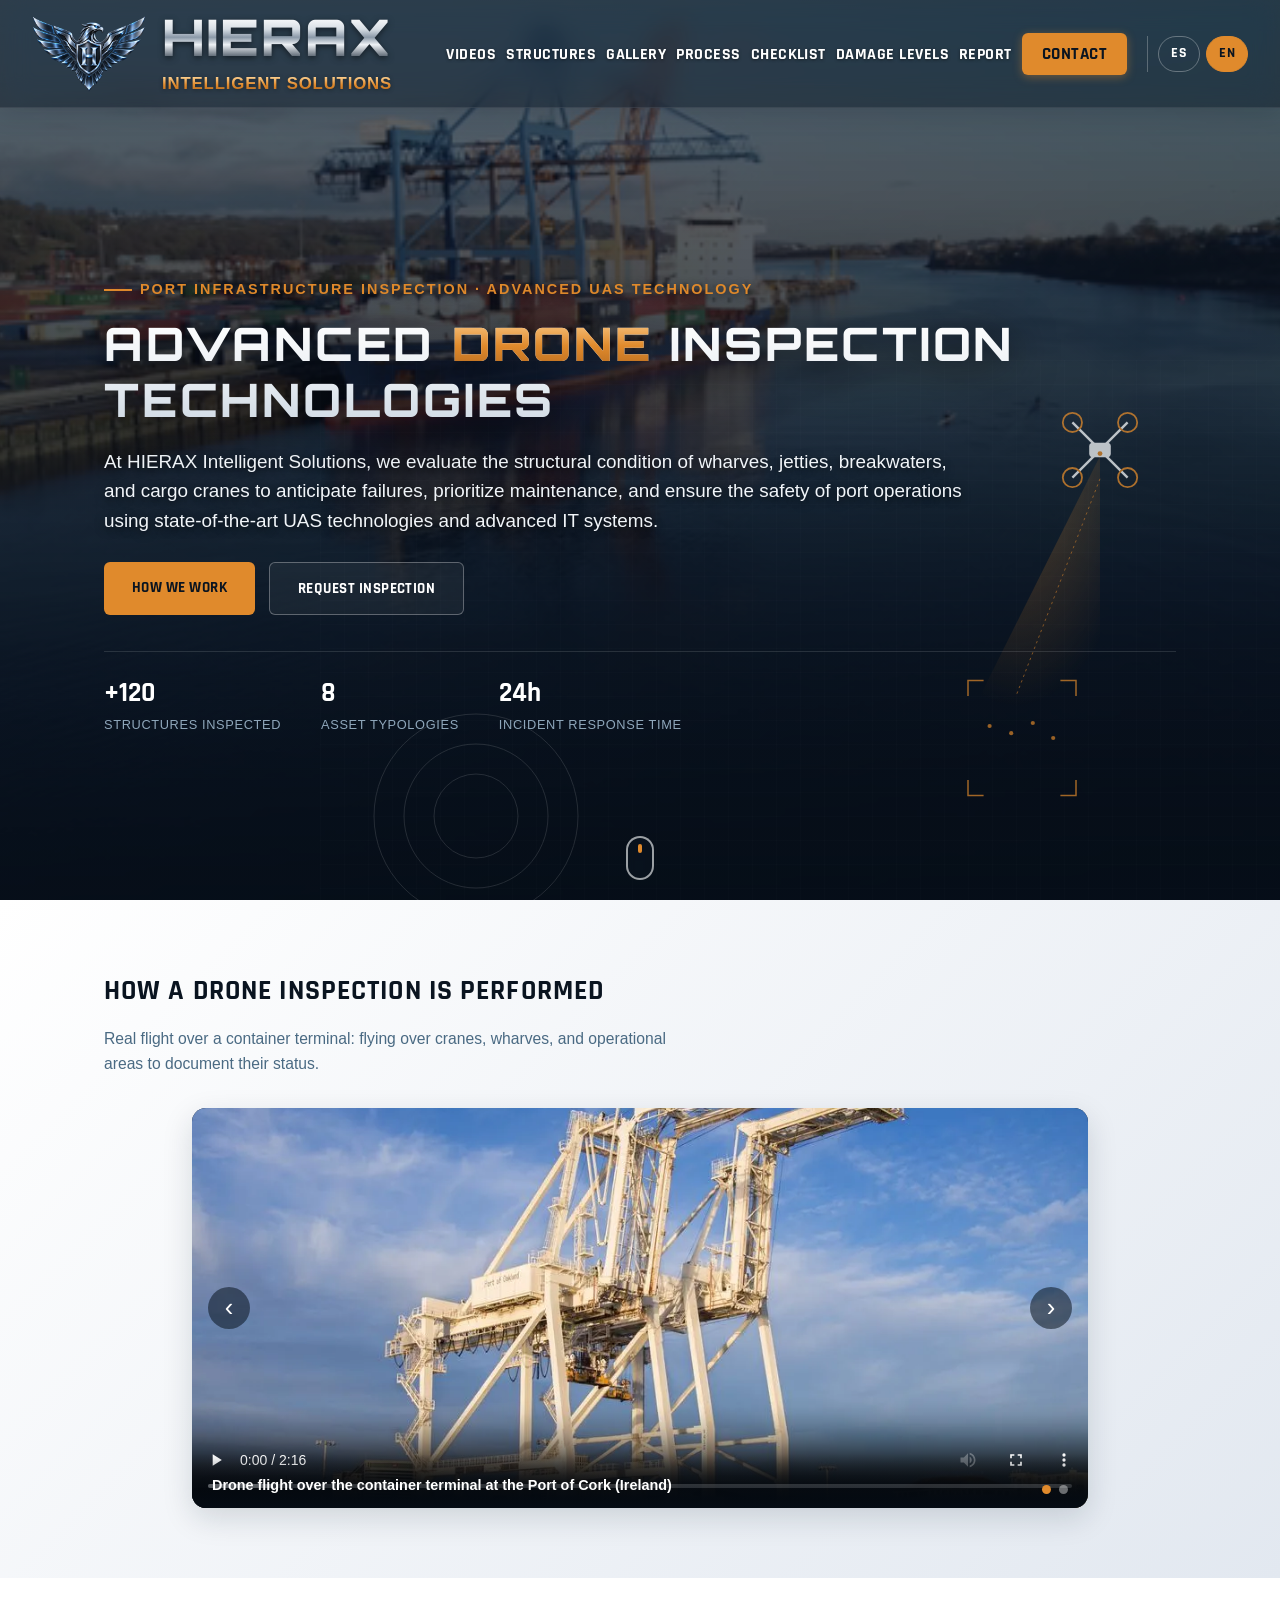
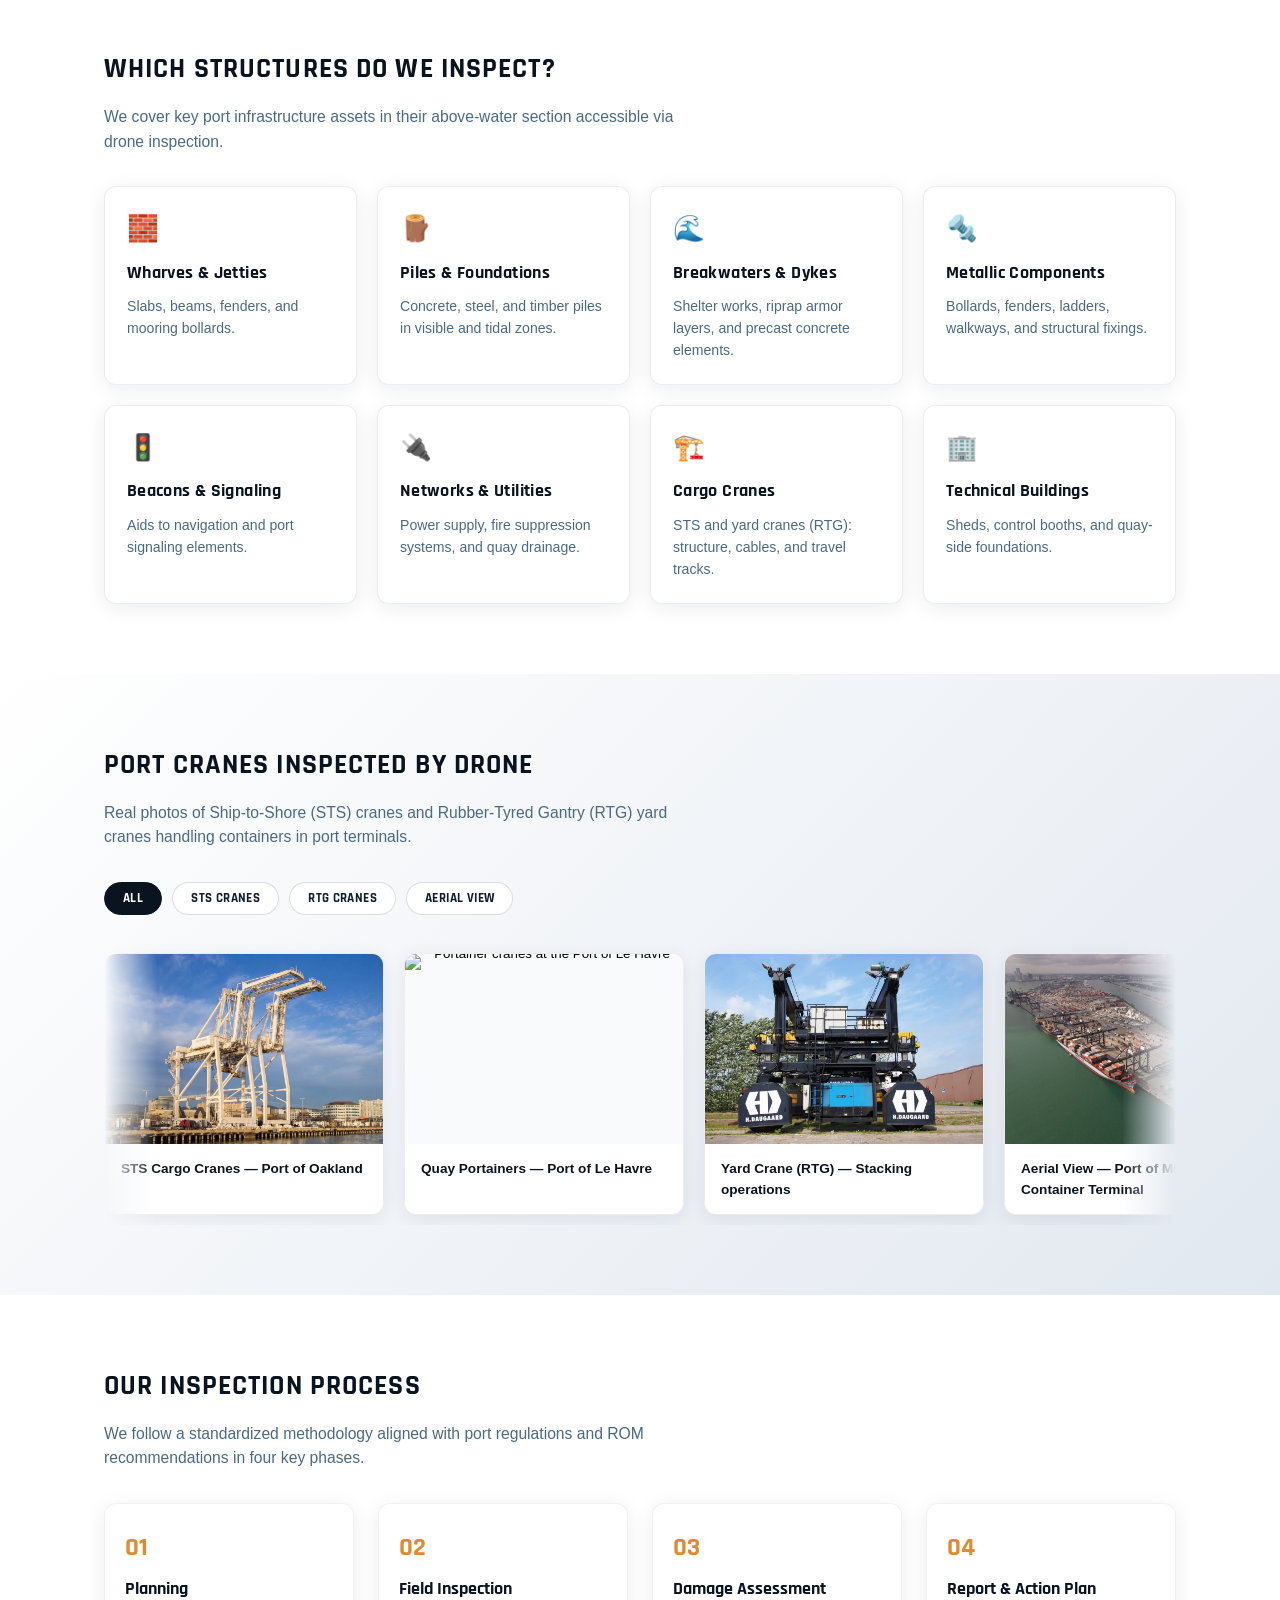
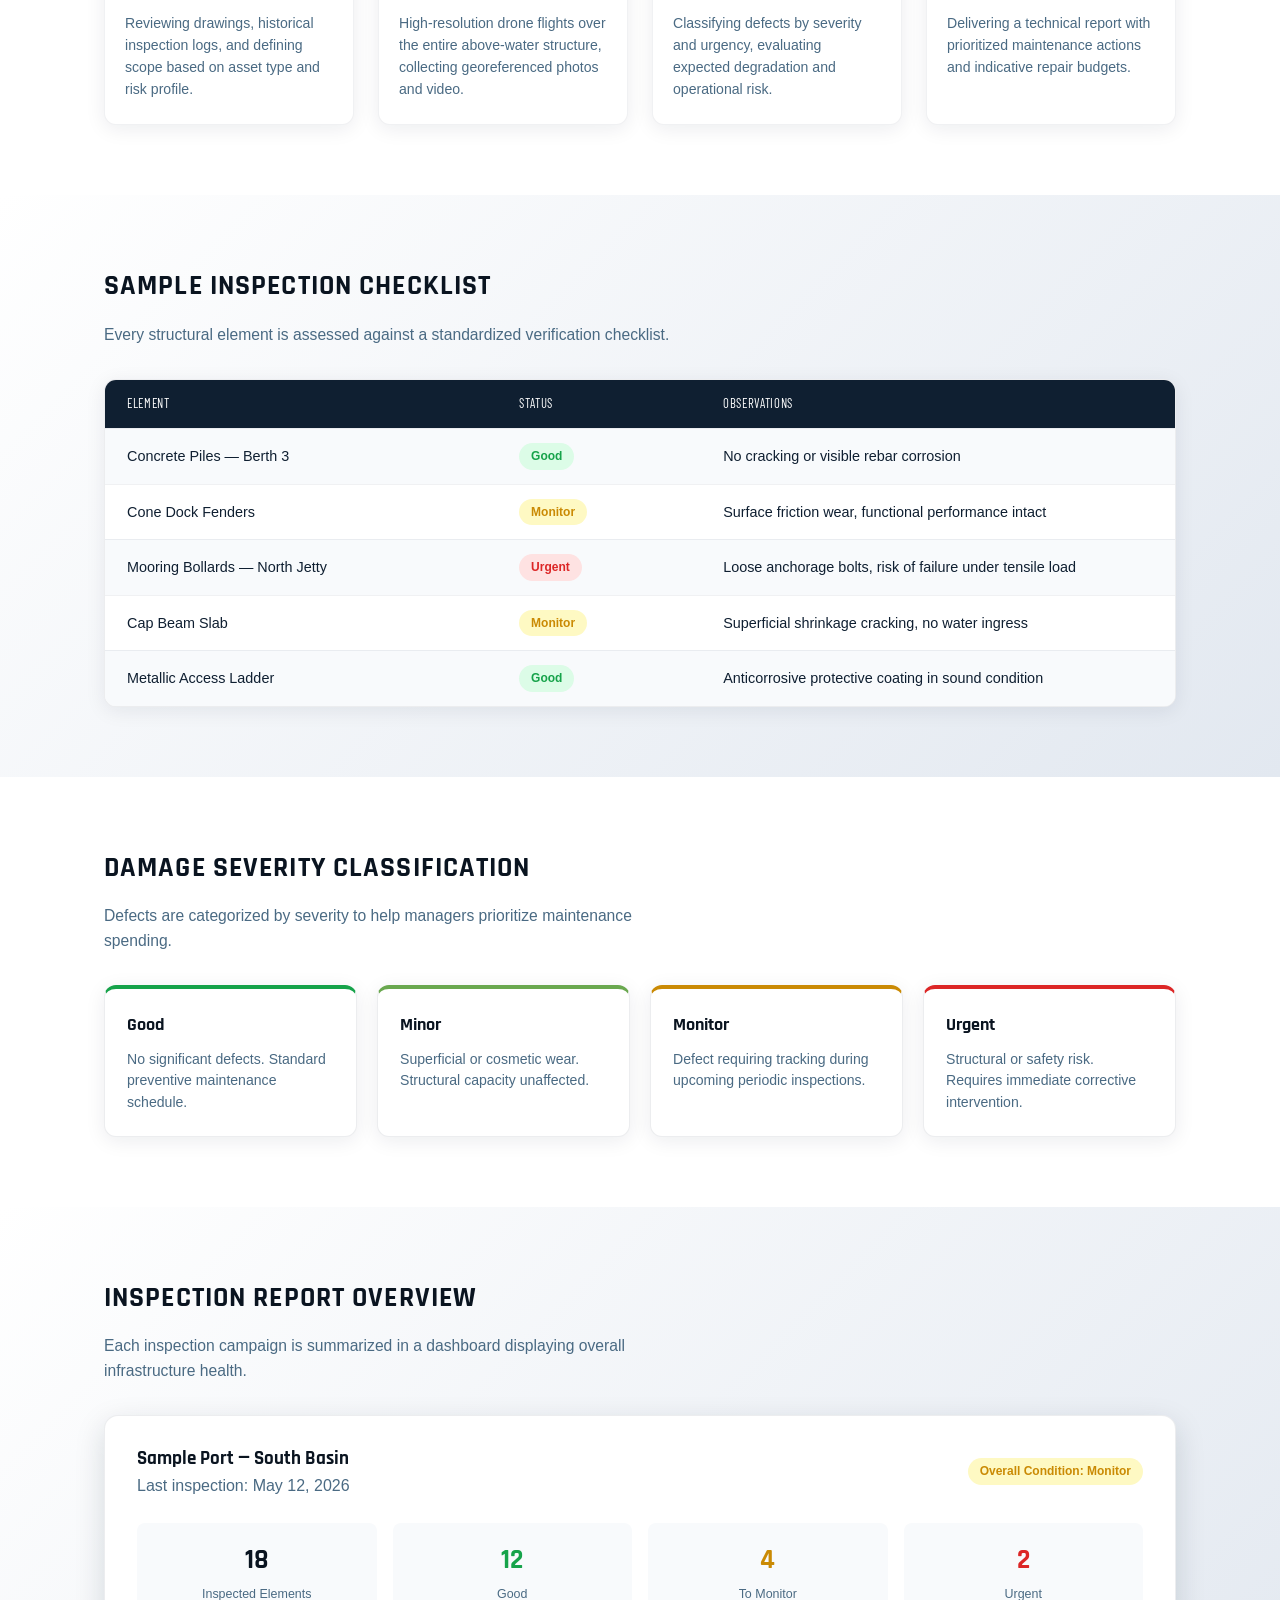
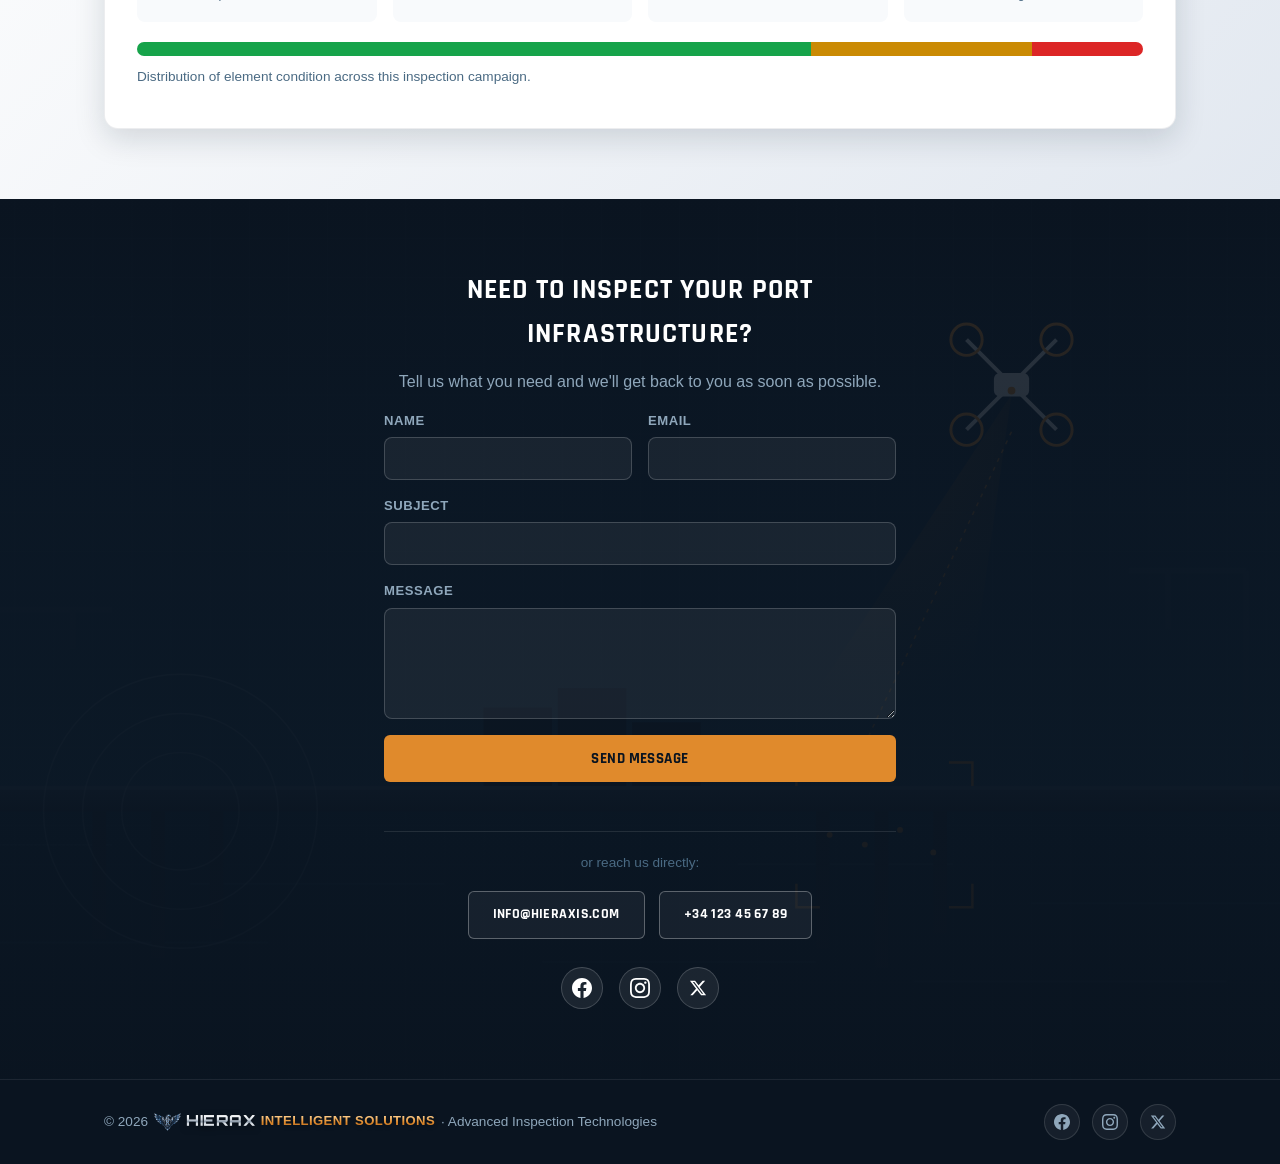
==== commit fc749046: "Add files via upload" ====
--- a/index-en.html
+++ b/index-en.html
@@ -10,9 +10,12 @@
 <link rel="alternate" hreflang="en" href="https://antiavast.github.io/hierax-web/index-en.html">
 <link rel="alternate" hreflang="x-default" href="https://antiavast.github.io/hierax-web/">
 
-<link rel="icon" type="image/png" sizes="192x192" href="assets/favicon-192.png">
-<link rel="icon" type="image/png" sizes="32x32" href="assets/favicon-32.png">
-<link rel="apple-touch-icon" href="assets/apple-touch-icon.png">
+<!-- LCP Preload -->
+<link rel="preload" as="image" href="assets/miami-hero.webp">
+
+<link rel="icon" type="image/webp" sizes="192x192" href="assets/favicon-192.webp">
+<link rel="icon" type="image/webp" sizes="32x32" href="assets/favicon-32.webp">
+<link rel="apple-touch-icon" href="assets/apple-touch-icon.webp">
 <meta name="theme-color" content="#0b1a2a">
 
 <!-- Google Fonts -->
@@ -27,14 +30,15 @@
 <meta property="og:url" content="https://antiavast.github.io/hierax-web/index-en.html">
 <meta property="og:title" content="HIERAX · Advanced Drone Inspection Technologies">
 <meta property="og:description" content="We evaluate the structural condition of wharves, jetties, breakwaters, and cargo cranes to anticipate failures and prioritize maintenance.">
-<meta property="og:image" content="https://antiavast.github.io/hierax-web/assets/miami-hero.jpg">
+<meta property="og:image" content="https://antiavast.github.io/hierax-web/assets/miami-hero.webp">
 <meta name="twitter:card" content="summary_large_image">
 <meta name="twitter:title" content="HIERAX · Advanced Drone Inspection Technologies">
 <meta name="twitter:description" content="We evaluate the structural condition of wharves, jetties, breakwaters, and cargo cranes to anticipate failures and prioritize maintenance.">
-<meta name="twitter:image" content="https://antiavast.github.io/hierax-web/assets/miami-hero.jpg">
+<meta name="twitter:image" content="https://antiavast.github.io/hierax-web/assets/miami-hero.webp">
 
 <link rel="stylesheet" href="styles.css?v=202608220900">
 
+<!-- Expanded Structured Data (Schema) -->
 <script type="application/ld+json">
 {
   "@context": "https://schema.org",
@@ -42,10 +46,30 @@
   "name": "HIERAX",
   "description": "Advanced drone inspection technologies for port infrastructure: wharves, jetties, breakwaters and cargo cranes.",
   "url": "https://antiavast.github.io/hierax-web/index-en.html",
-  "image": "https://antiavast.github.io/hierax-web/assets/miami-hero.jpg",
+  "image": "https://antiavast.github.io/hierax-web/assets/miami-hero.webp",
   "email": "info@hieraxis.com",
   "areaServed": "ES",
-  "serviceType": "Drone inspection of port infrastructure"
+  "serviceType": "Drone inspection of port infrastructure",
+  "hasOfferCatalog": {
+    "@type": "OfferCatalog",
+    "name": "Infrastructure Inspection Services",
+    "itemListElement": [
+      {
+        "@type": "Offer",
+        "itemOffered": {
+          "@type": "Service",
+          "name": "Inspection of Wharves, Jetties, and Breakwaters"
+        }
+      },
+      {
+        "@type": "Offer",
+        "itemOffered": {
+          "@type": "Service",
+          "name": "Inspection of STS and RTG Cargo Cranes"
+        }
+      }
+    ]
+  }
 }
 </script>
 </head>
@@ -56,7 +80,7 @@
     <div class="header-inner">
       <div class="brand">
         <a href="#top" class="brand-link" aria-label="Home - HIERAX Intelligent Solutions">
-          <img src="assets/logo-icon.png" alt="HIERAX Intelligent Solutions - drone port infrastructure inspection" class="header-logo">
+          <img src="assets/logo-icon.webp" alt="HIERAX Intelligent Solutions - drone port infrastructure inspection" class="header-logo" width="76" height="76">
           <span class="brand-text">
             <span class="brand-name-hierax">HIERAX</span>
             <span class="brand-name-sub">INTELLIGENT SOLUTIONS</span>
@@ -88,7 +112,7 @@
 
 <section class="hero">
   <div class="hero-photo"></div>
-  <video class="hero-video" autoplay muted loop playsinline preload="auto" poster="assets/miami-hero.jpg">
+  <video class="hero-video" autoplay muted loop playsinline preload="auto" poster="assets/miami-hero.webp">
     <source src="assets/cork-hero-360p.webm" type="video/webm">
   </video>
   <div class="hero-scrim"></div>
@@ -128,7 +152,7 @@
       <div class="slider" id="videoSlider">
         <div class="slider-track">
           <div class="slide">
-            <video controls preload="metadata" poster="assets/oakland.jpg">
+            <video controls preload="metadata" poster="assets/oakland.webp">
               <source src="assets/cork-slider-480p.webm" type="video/webm">
             </video>
             <div class="slide-caption">
@@ -136,7 +160,7 @@
             </div>
           </div>
           <div class="slide">
-            <video controls preload="metadata" poster="assets/lehavre.jpg">
+            <video controls preload="metadata" poster="assets/lehavre.webp">
               <source src="assets/portacontenedores.webm" type="video/webm">
             </video>
             <div class="slide-caption">
@@ -221,7 +245,7 @@
       <template id="galleryTemplate">
         <figure class="gallery-card" data-category="sts">
           <button type="button" class="gallery-thumb-btn" data-index="0" aria-label="Enlarge: STS cargo cranes — Port of Oakland">
-            <img src="assets/oakland.jpg" alt="STS container cranes at the Port of Oakland" loading="lazy">
+            <img src="assets/oakland.webp" alt="STS container cranes at the Port of Oakland" width="600" height="400" loading="lazy">
           </button>
           <figcaption>
             <span>STS Cargo Cranes — Port of Oakland</span>
@@ -229,7 +253,7 @@
         </figure>
         <figure class="gallery-card" data-category="sts">
           <button type="button" class="gallery-thumb-btn" data-index="1" aria-label="Enlarge: Portainers — Port of Le Havre">
-            <img src="assets/lehavre.jpg" alt="Portainer cranes at the Port of Le Havre" loading="lazy">
+            <img src="assets/lehavre.webp" alt="Portainer cranes at the Port of Le Havre" width="600" height="400" loading="lazy">
           </button>
           <figcaption>
             <span>Quay Portainers — Port of Le Havre</span>
@@ -237,7 +261,7 @@
         </figure>
         <figure class="gallery-card" data-category="rtg">
           <button type="button" class="gallery-thumb-btn" data-index="2" aria-label="Enlarge: RTG Yard Crane — Container Stacking">
-            <img src="assets/rtg.jpg" alt="RTG yard crane moving container" loading="lazy">
+            <img src="assets/rtg.webp" alt="RTG yard crane moving container" width="600" height="400" loading="lazy">
           </button>
           <figcaption>
             <span>Yard Crane (RTG) — Stacking operations</span>
@@ -245,7 +269,7 @@
         </figure>
         <figure class="gallery-card" data-category="aerea">
           <button type="button" class="gallery-thumb-btn" data-index="3" aria-label="Enlarge: Aerial view of container terminal — Port of Miami">
-            <img src="assets/miami-hero.jpg" alt="Aerial view of Port of Miami container port" loading="lazy">
+            <img src="assets/miami-hero.webp" alt="Aerial view of Port of Miami container port" width="600" height="400" loading="lazy">
           </button>
           <figcaption>
             <span>Aerial View — Port of Miami Container Terminal</span>
@@ -405,11 +429,6 @@
       <h2>Need to Inspect Your Port Infrastructure?</h2>
       <p>Tell us what you need and we'll get back to you as soon as possible.</p>
 
-      <!-- ⚠️ IMPORTANT: this is a static site (no backend), so the form needs a free external
-           service to receive submissions by email, e.g. Formspree:
-           1) Go to https://formspree.io and create a free account
-           2) Create a new form and copy the "endpoint" it gives you (something like https://formspree.io/f/xxxxxxx)
-           3) Replace TU_ID_DE_FORMSPREE in the action attribute below with that endpoint -->
       <form class="contact-form" action="https://formsubmit.co/ajax/info@hieraxis.com" method="POST" novalidate>
         <div class="form-row">
           <div class="form-field">
@@ -436,7 +455,6 @@
       <div class="contact-list contact-list-alt">
         <span class="muted small">or reach us directly:</span>
         <a href="mailto:info@hieraxis.com" class="btn btn-outline">info@hieraxis.com</a>
-        <!-- ⚠️ Replace with your real phone number before publishing -->
         <a href="tel:+34123456789" class="btn btn-outline">+34 123 45 67 89</a>
       </div>
       <div class="social-links">
@@ -445,18 +463,21 @@
         <a href="https://twitter.com/hierax_is" target="_blank" rel="noopener" aria-label="X (Twitter)" class="social-icon-btn"><svg viewBox="0 0 24 24" width="18" height="18" fill="currentColor" aria-hidden="true"><path d="M18.244 2.25h3.308l-7.227 8.26 8.502 11.24H16.17l-5.214-6.817L4.99 21.75H1.68l7.73-8.835L1.254 2.25H8.08l4.713 6.231zm-1.161 17.52h1.833L7.084 4.126H5.117z"/></svg></a>
       </div>
     </div>
-    <div class="hero-watermark">
-      <img src="assets/logo-icon.png" alt="HIERAX" class="header-logo">
-      <span>HIERAX</span>
-
-    </div>
   </section>
 
 </main>
 
 <footer class="site-footer">
   <div class="container footer-inner">
-    <span>© 2026 <span class="footer-brand"><span class="brand-name-hierax">HIERAX</span> <span class="brand-name-sub">INTELLIGENT SOLUTIONS</span></span> · Advanced Inspection Technologies</span>
+    <div class="footer-copyright">
+      <span>© 2026</span>
+      <span class="footer-brand">
+        <img src="assets/logo-icon.webp" alt="HIERAX Logo" class="footer-mini-logo">
+        <span class="brand-name-hierax">HIERAX</span> 
+        <span class="brand-name-sub">INTELLIGENT SOLUTIONS</span>
+      </span>
+      <span>· Advanced Inspection Technologies</span>
+    </div>
     <div class="footer-social">
       <a href="https://facebook.com/hierax_is" target="_blank" rel="noopener" aria-label="Facebook" class="social-icon-btn"><svg viewBox="0 0 24 24" width="20" height="20" fill="currentColor" aria-hidden="true"><path d="M24 12.073c0-6.627-5.373-12-12-12s-12 5.373-12 12c0 5.99 4.388 10.954 10.125 11.854v-8.385H7.078v-3.47h3.047V9.43c0-3.007 1.792-4.669 4.533-4.669 1.312 0 2.686.235 2.686.235v2.953H15.83c-1.491 0-1.956.925-1.956 1.874v2.25h3.328l-.532 3.47h-2.796v8.385C19.612 23.027 24 18.062 24 12.073z"/></svg></a>
       <a href="https://instagram.com/hierax_is" target="_blank" rel="noopener" aria-label="Instagram" class="social-icon-btn"><svg viewBox="0 0 24 24" width="20" height="20" fill="currentColor" aria-hidden="true"><path d="M12 2.163c3.204 0 3.584.012 4.85.07 3.252.148 4.771 1.691 4.919 4.919.058 1.265.069 1.645.069 4.849 0 3.205-.012 3.584-.069 4.849-.149 3.225-1.664 4.771-4.919 4.919-1.266.058-1.644.07-4.85.07-3.204 0-3.584-.012-4.849-.07-3.26-.149-4.771-1.699-4.919-4.92-.058-1.265-.07-1.644-.07-4.849 0-3.204.013-3.583.07-4.849.149-3.227 1.664-4.771 4.919-4.919 1.266-.057 1.645-.069 4.849-.069zm0-2.163c-3.259 0-3.667.014-4.947.072-4.358.2-6.78 2.618-6.98 6.98-.059 1.281-.073 1.689-.073 4.948 0 3.259.014 3.668.072 4.948.2 4.358 2.618 6.78 6.98 6.98 1.281.058 1.689.072 4.948.072 3.259 0 3.668-.014 4.948-.072 4.354-.2 6.782-2.618 6.979-6.98.059-1.28.073-1.689.073-4.948 0-3.259-.014-3.667-.072-4.947-.196-4.354-2.617-6.78-6.979-6.98-1.281-.059-1.69-.073-4.949-.073zm0 5.838c-3.403 0-6.162 2.759-6.162 6.162s2.759 6.163 6.162 6.163 6.162-2.759 6.162-6.163c0-3.403-2.759-6.162-6.162-6.162zm0 10.162c-2.209 0-4-1.79-4-4 0-2.209 1.791-4 4-4s4 1.791 4 4c0 2.21-1.791 4-4 4zm6.406-11.845c-.796 0-1.441.645-1.441 1.44s.645 1.44 1.441 1.44c.795 0 1.439-.645 1.439-1.44s-.644-1.44-1.439-1.44z"/></svg></a>
--- a/styles.css
+++ b/styles.css
@@ -335,7 +335,8 @@
   position: absolute;
   inset: 0;
   z-index: 0;
-  background-image: url("assets/miami-hero.jpg");
+  /* Archivo optimizado a WEBP */
+  background-image: url("assets/miami-hero.webp");
   background-size: cover;
   background-position: center 40%;
 }
@@ -376,9 +377,6 @@
   z-index: 3; 
   width: 100%;
 }
-
-
-
 
 .hero-eyebrow {
   display: inline-flex;
@@ -1132,9 +1130,9 @@
   .site-header { min-height: 84px; height: 84px; }
   .header-inner { min-height: 84px; height: 84px; padding: 0 16px; }
   .header-logo { height: 62px; }
-  .brand-text { height: 62px; margin-left: 10px; padding: 4px 0 2px; }
-  .brand-name-hierax { font-size: 2.2rem; line-height: 0.85; }
-  .brand-name-sub { font-size: 1.05rem; line-height: 0.95; }
+  .brand-text { height: 62px; margin-left: 10px; padding: 0 !important; justify-content: center !important; gap: 3px; }
+  .brand-name-hierax { font-size: 2.2rem; line-height: 0.9 !important; }
+  .brand-name-sub { font-size: 1.05rem; line-height: 1 !important; }
   .main-nav { flex: none; padding-left: 0; }
   .nav-toggle { display: flex; }
   .main-nav ul {
@@ -1172,9 +1170,9 @@
   .hero-actions { flex-direction: column; }
   .hero-actions .btn { width: 100%; text-align: center; }
   .header-logo { height: 50px; }
-  .brand-text { height: 50px; margin-left: 8px; padding: 3px 0 2px; }
-  .brand-name-hierax { font-size: 1.35rem; }
-  .brand-name-sub { font-size: 0.70rem; }
+  .brand-text { height: 50px; margin-left: 10px !important; padding: 0 !important; justify-content: center !important; gap: 1px; }
+  .brand-name-hierax { font-size: 1.6rem !important; line-height: 0.9 !important; }
+  .brand-name-sub { font-size: 0.70rem; line-height: 1 !important; }
   .site-header { min-height: 68px; height: 68px; }
   .header-inner { min-height: 68px; height: 68px; }
   .hero-stats { gap: 20px; }
@@ -1190,73 +1188,35 @@
 @media (max-width: 400px) {
   .header-logo { height: 42px; }
   .brand-name-sub { display: none; }
-  .brand-text { padding-bottom: 0; }
-  .brand-name-hierax { font-size: 1.1rem; }
+  .brand-text { padding-bottom: 0; justify-content: center !important; }
+  .brand-name-hierax { font-size: 1.3rem !important; }
   .site-header { min-height: 58px; height: 58px; }
   .header-inner { min-height: 58px; height: 58px; }
   .hero { padding-top: 88px; margin-top: 0; }
   .section { scroll-margin-top: 72px; }
 }
 
-/* Marca en la marca de agua del pie (watermark) */
-.hero-watermark {
-  position: absolute;
-  right: 24px;
-  bottom: 18px;
-  display: flex;
-  align-items: center;
-  gap: 10px;
-  pointer-events: none;
-  z-index: 2;
-  opacity: 0.9;
-}
-
-.hero-watermark .header-logo {
-  height: 38px;
-  width: auto;
-  opacity: 1;
-}
-
-.watermark-text {
-  display: flex;
-  flex-direction: column;
-  align-items: center;
-  line-height: 1;
-  gap: 2px;
-}
-
-.hero-watermark .brand-name-hierax {
-  font-family: var(--font-tech);
-  font-size: 1.25rem;
-  font-weight: 800;
-  letter-spacing: 0.04em;
-  line-height: 0.9;
-  background: linear-gradient(180deg, #ffffff 0%, #d7dee5 32%, #8b99a8 52%, #eef2f6 70%, #56616d 100%);
-  -webkit-background-clip: text;
-  background-clip: text;
-  -webkit-text-fill-color: transparent;
-  filter: drop-shadow(0 1px 2px rgba(0, 0, 0, 0.6));
-}
-
-.hero-watermark .brand-name-sub {
-  font-family: var(--font-sublogo);
-  font-size: 0.62rem;
-  font-weight: 700;
-  line-height: 1;
-  letter-spacing: 0.04em;
-  word-spacing: normal;
-  background: linear-gradient(180deg, #ffd699 0%, var(--accent) 55%, #b56a1f 100%);
-  -webkit-background-clip: text;
-  background-clip: text;
-  -webkit-text-fill-color: transparent;
-}
-
-/* Marca en el copyright del footer */
+/* =========================================
+   CORRECCIÓN DEL PIE DE PÁGINA (COPYRIGHT)
+   ========================================= */
+.footer-copyright {
+  display: flex;
+  align-items: center;
+  flex-wrap: wrap;
+  gap: 6px;
+}
+
 .footer-brand {
   display: inline-flex;
-  align-items: baseline;
+  align-items: center;
   gap: 5px;
   font-weight: 800;
+}
+
+.footer-mini-logo {
+  height: 18px;
+  width: auto;
+  object-fit: contain;
 }
 
 .footer-brand .brand-name-hierax {
@@ -1280,4 +1240,4 @@
   -webkit-background-clip: text;
   background-clip: text;
   -webkit-text-fill-color: transparent;
-}
+}
